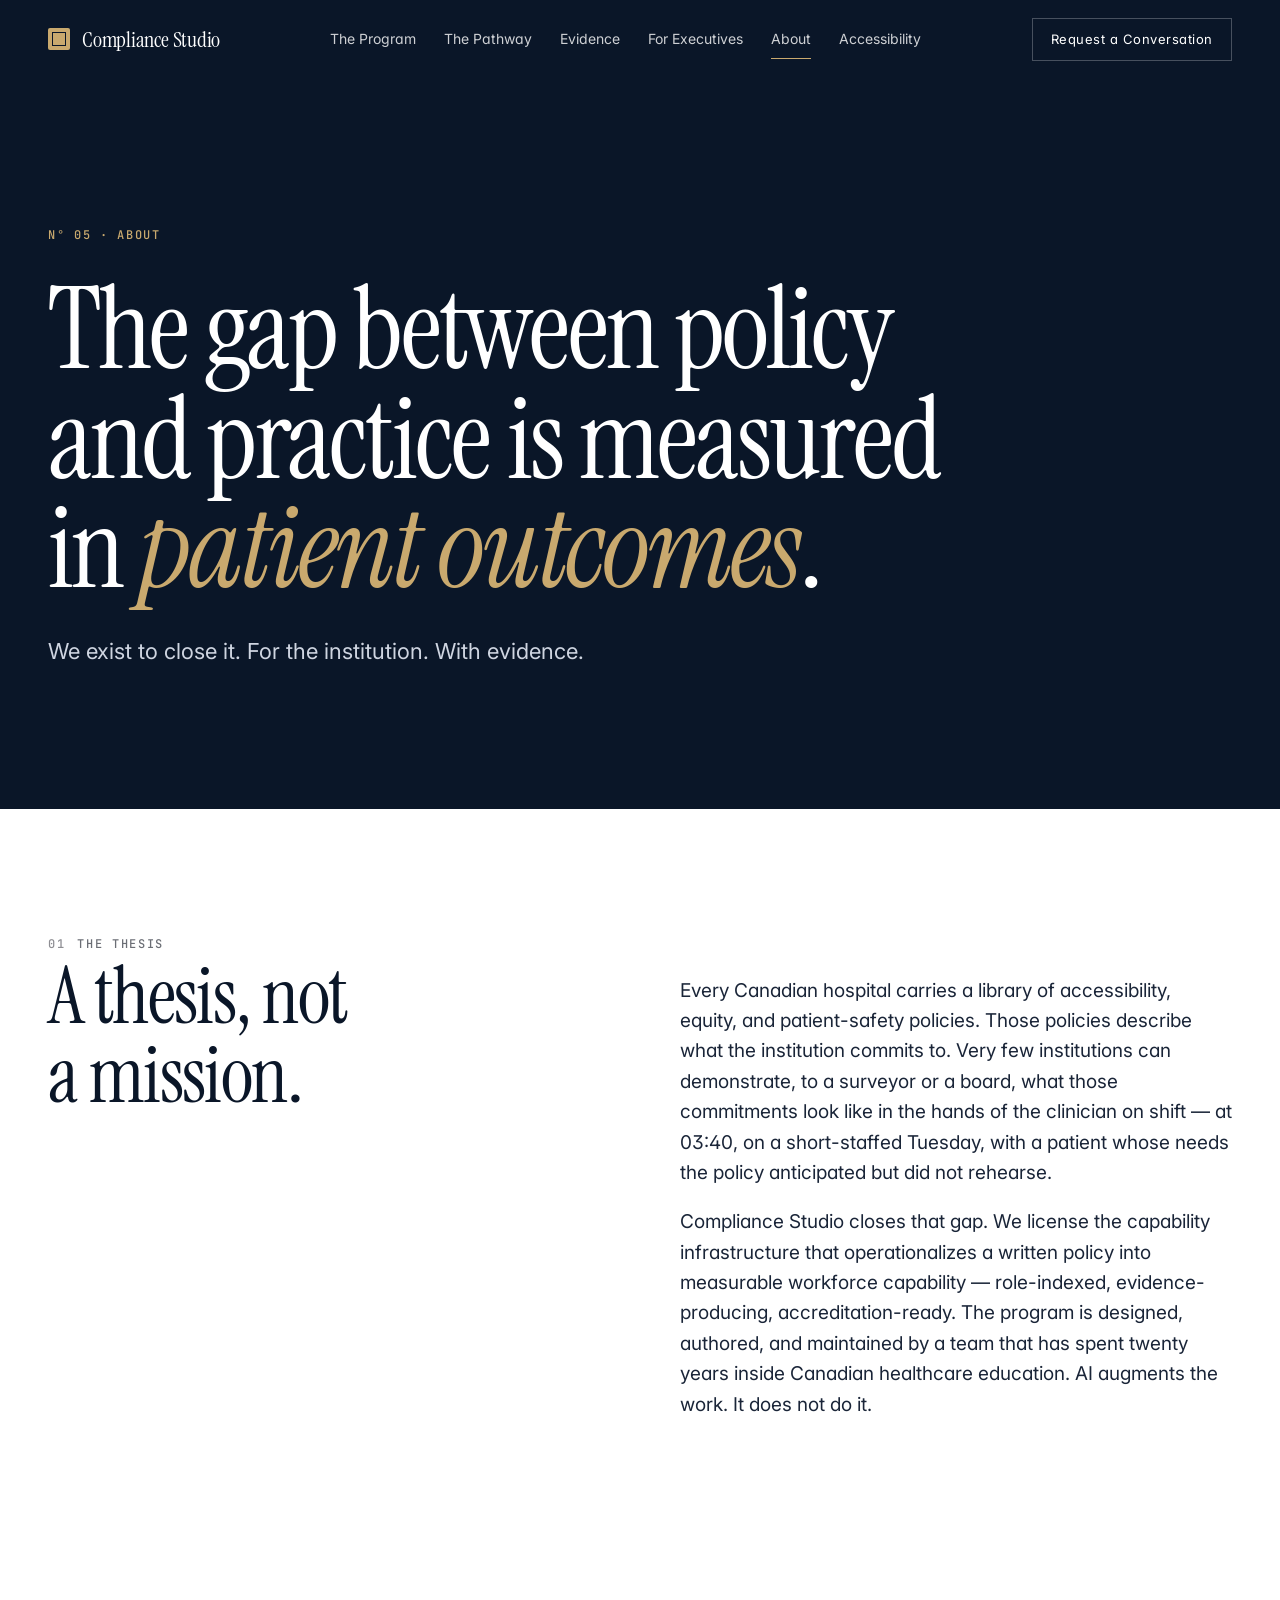
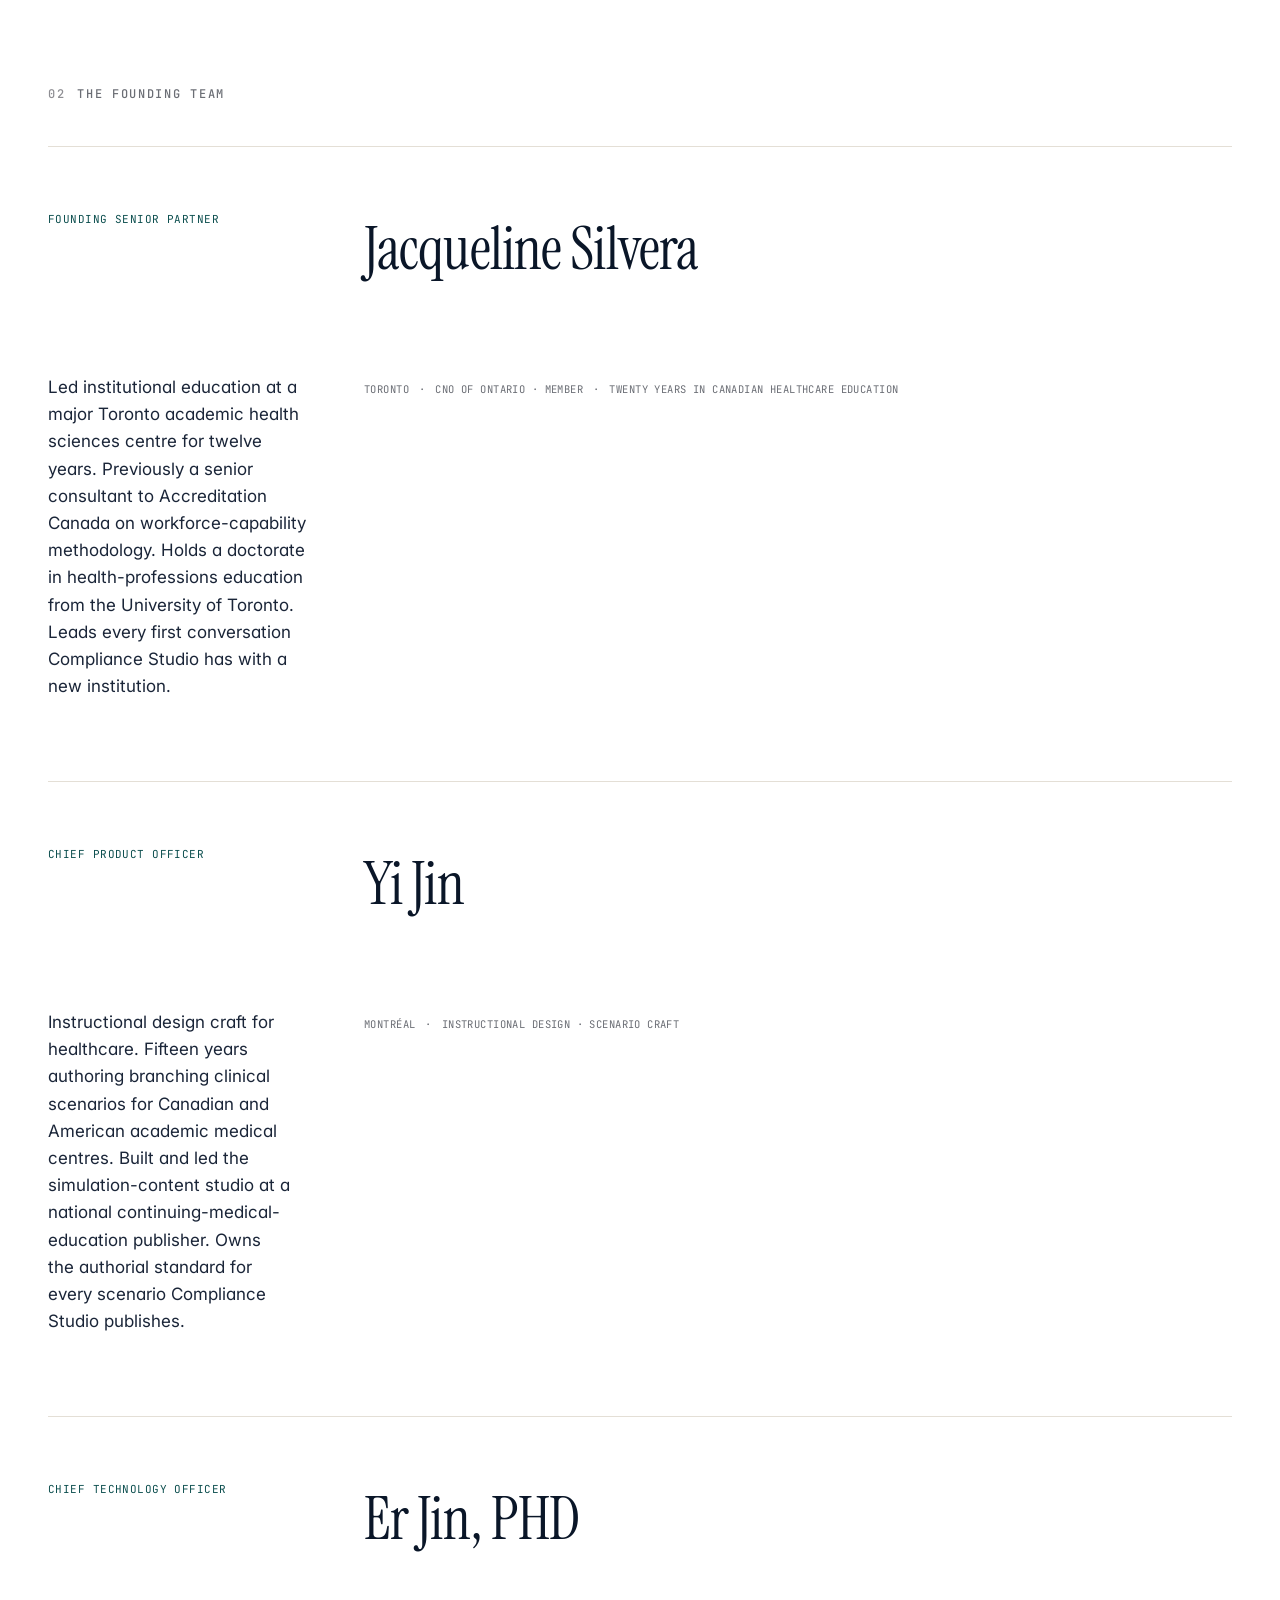
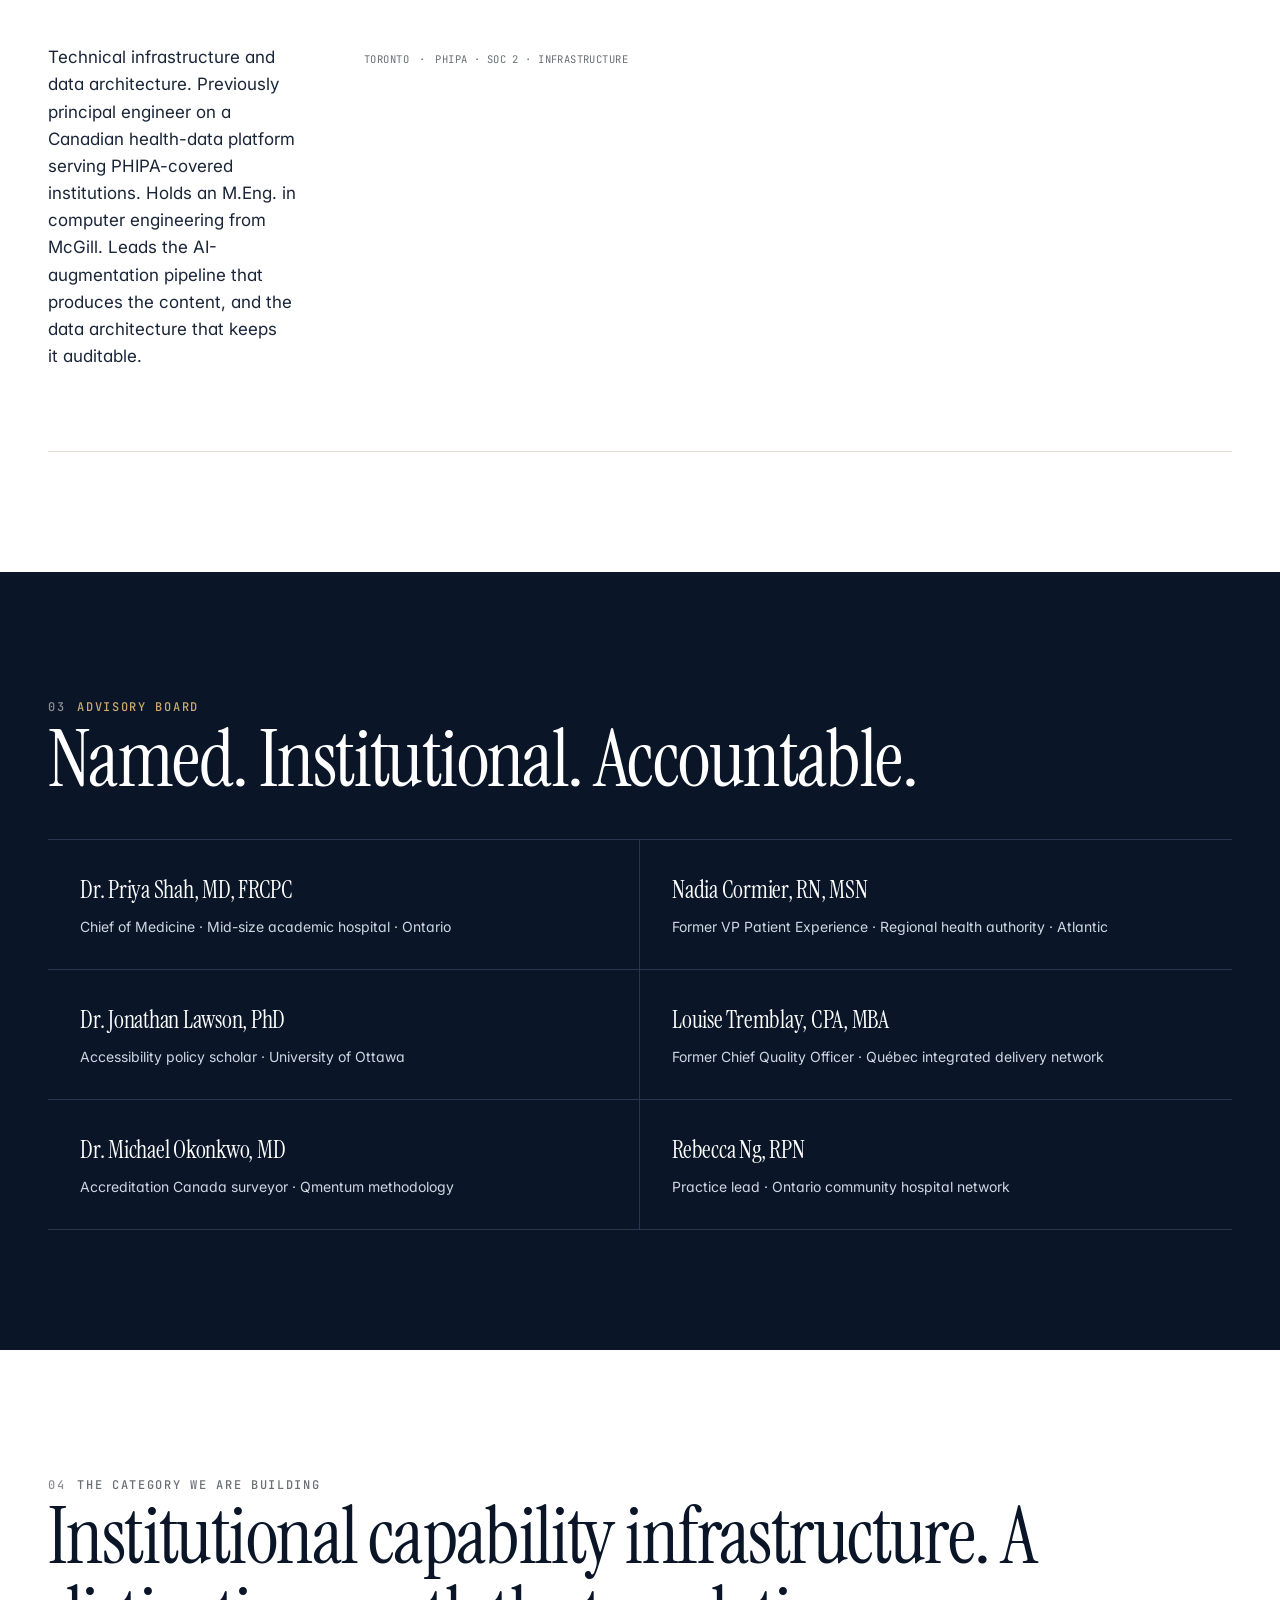
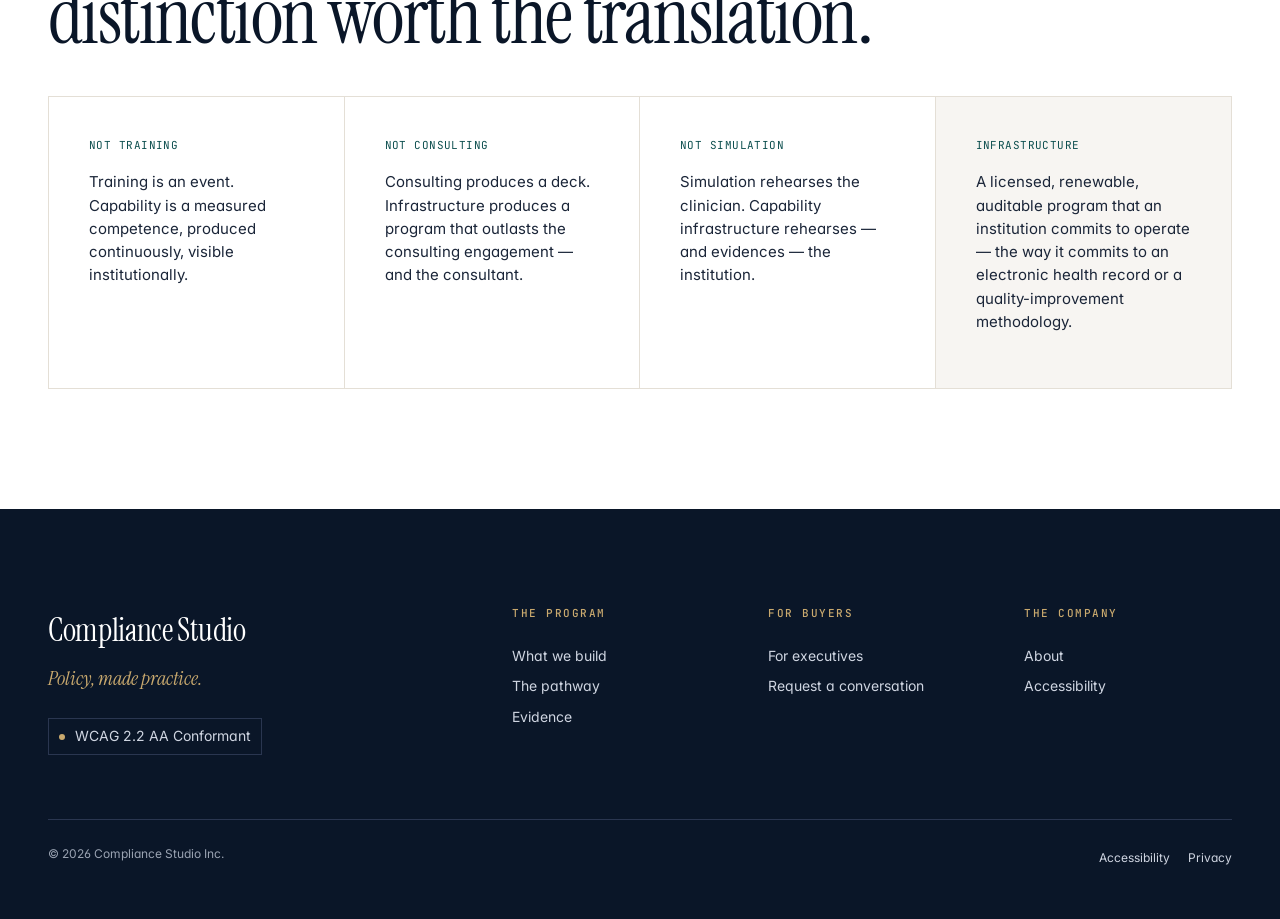
==== about.html @ 4a889935 "Initial commit: Compliance Studio landing page" ====
<!doctype html>
<html lang="en">
<head>
<meta charset="utf-8" />
<meta name="viewport" content="width=device-width,initial-scale=1" />
<title>About — Compliance Studio</title>
<link rel="preconnect" href="https://fonts.googleapis.com" />
<link rel="preconnect" href="https://fonts.gstatic.com" crossorigin />
<link href="https://fonts.googleapis.com/css2?family=Instrument+Serif:ital@0;1&family=Inter:wght@300;400;500;600&family=JetBrains+Mono:wght@400;500&family=Fraunces:opsz,wght@9..144,400;9..144,500&family=Source+Serif+4:opsz,wght@8..60,400;8..60,500&family=Libre+Caslon+Display&display=swap" rel="stylesheet" />
<link rel="stylesheet" href="assets/site.css" />
</head>
<body>

<nav class="nav" aria-label="Primary">
  <a href="index.html" class="nav-brand"><span class="nav-mark"></span>Compliance Studio</a>
  <div class="nav-links">
    <a href="program.html">The Program</a>
    <a href="pathway.html">The Pathway</a>
    <a href="evidence.html">Evidence</a>
    <a href="executives.html">For Executives</a>
    <a href="about.html" class="active">About</a>
    <a href="accessibility.html">Accessibility</a>
  </div>
  <a href="contact.html" class="nav-cta">Request a Conversation</a>
</nav>

<section class="page-hero">
  <div class="container">
    <span class="eyebrow">N° 05 · About</span>
    <h1 class="display-xl" style="margin-top:28px;max-width:18ch;color:#fff">The gap between policy and practice is measured in <em style="color:var(--gold);font-style:italic">patient outcomes</em>.</h1>
    <p class="lede" style="margin-top:32px">We exist to close it. For the institution. With evidence.</p>
  </div>
</section>

<!-- THESIS -->
<section class="bg-paper">
  <div class="container">
    <div class="section-head"><span class="eyebrow num" data-num="01">The thesis</span></div>
    <div class="grid-2" style="align-items:start;gap:80px">
      <h2 class="display-l reveal" style="max-width:16ch;text-wrap:balance">A thesis, not a mission.</h2>
      <div class="reveal">
        <p class="body-large">Every Canadian hospital carries a library of accessibility, equity, and patient-safety policies. Those policies describe what the institution commits to. Very few institutions can demonstrate, to a surveyor or a board, what those commitments look like in the hands of the clinician on shift — at 03:40, on a short-staffed Tuesday, with a patient whose needs the policy anticipated but did not rehearse.</p>
        <p class="body-large">Compliance Studio closes that gap. We license the capability infrastructure that operationalizes a written policy into measurable workforce capability — role-indexed, evidence-producing, accreditation-ready. The program is designed, authored, and maintained by a team that has spent twenty years inside Canadian healthcare education. AI augments the work. It does not do it.</p>
      </div>
    </div>
  </div>
</section>

<!-- TEAM -->
<section class="bg-paper2">
  <div class="container">
    <div class="section-head"><span class="eyebrow num" data-num="02">The founding team</span></div>
    <div class="team">
      <article class="founder reveal">
        <div class="founder-mono mono">Founding Senior Partner</div>
        <h3 class="display-m">Jacqueline Silvera</h3>
        <p>Led institutional education at a major Toronto academic health sciences centre for twelve years. Previously a senior consultant to Accreditation Canada on workforce-capability methodology. Holds a doctorate in health-professions education from the University of Toronto. Leads every first conversation Compliance Studio has with a new institution.</p>
        <div class="founder-meta mono">
          <span>Toronto</span><span>·</span><span>CNO of Ontario · member</span><span>·</span><span>Twenty years in Canadian healthcare education</span>
        </div>
      </article>
      <article class="founder reveal">
        <div class="founder-mono mono">Chief Product Officer</div>
        <h3 class="display-m">Yi Jin</h3>
        <p>Instructional design craft for healthcare. Fifteen years authoring branching clinical scenarios for Canadian and American academic medical centres. Built and led the simulation-content studio at a national continuing-medical-education publisher. Owns the authorial standard for every scenario Compliance Studio publishes.</p>
        <div class="founder-meta mono">
          <span>Montréal</span><span>·</span><span>Instructional design · scenario craft</span>
        </div>
      </article>
      <article class="founder reveal">
        <div class="founder-mono mono">Chief Technology Officer</div>
        <h3 class="display-m">Er Jin, PHD</h3>
        <p>Technical infrastructure and data architecture. Previously principal engineer on a Canadian health-data platform serving PHIPA-covered institutions. Holds an M.Eng. in computer engineering from McGill. Leads the AI-augmentation pipeline that produces the content, and the data architecture that keeps it auditable.</p>
        <div class="founder-meta mono">
          <span>Toronto</span><span>·</span><span>PHIPA · SOC 2 · infrastructure</span>
        </div>
      </article>
    </div>
  </div>
</section>

<!-- ADVISORY -->
<section class="dark">
  <div class="container">
    <div class="section-head"><span class="eyebrow num" data-num="03">Advisory board</span></div>
    <h2 class="display-l head-limit" style="color:#fff">Named. Institutional. Accountable.</h2>
    <div class="advisory">
      <div class="advisor"><div class="serif advisor-name">Dr. Priya Shah, MD, FRCPC</div><div>Chief of Medicine · Mid-size academic hospital · Ontario</div></div>
      <div class="advisor"><div class="serif advisor-name">Nadia Cormier, RN, MSN</div><div>Former VP Patient Experience · Regional health authority · Atlantic</div></div>
      <div class="advisor"><div class="serif advisor-name">Dr. Jonathan Lawson, PhD</div><div>Accessibility policy scholar · University of Ottawa</div></div>
      <div class="advisor"><div class="serif advisor-name">Louise Tremblay, CPA, MBA</div><div>Former Chief Quality Officer · Québec integrated delivery network</div></div>
      <div class="advisor"><div class="serif advisor-name">Dr. Michael Okonkwo, MD</div><div>Accreditation Canada surveyor · Qmentum methodology</div></div>
      <div class="advisor"><div class="serif advisor-name">Rebecca Ng, RPN</div><div>Practice lead · Ontario community hospital network</div></div>
    </div>
  </div>
</section>

<!-- CATEGORY -->
<section class="bg-paper">
  <div class="container">
    <div class="section-head"><span class="eyebrow num" data-num="04">The category we are building</span></div>
    <h2 class="display-l head-limit reveal">Institutional capability infrastructure. A distinction worth the translation.</h2>
    <div class="category-grid reveal">
      <div class="category-cell">
        <div class="mono" style="color:var(--accent)">Not training</div>
        <p>Training is an event. Capability is a measured competence, produced continuously, visible institutionally.</p>
      </div>
      <div class="category-cell">
        <div class="mono" style="color:var(--accent)">Not consulting</div>
        <p>Consulting produces a deck. Infrastructure produces a program that outlasts the consulting engagement — and the consultant.</p>
      </div>
      <div class="category-cell">
        <div class="mono" style="color:var(--accent)">Not simulation</div>
        <p>Simulation rehearses the clinician. Capability infrastructure rehearses — and evidences — the institution.</p>
      </div>
      <div class="category-cell">
        <div class="mono" style="color:var(--accent)">Infrastructure</div>
        <p>A licensed, renewable, auditable program that an institution commits to operate — the way it commits to an electronic health record or a quality-improvement methodology.</p>
      </div>
    </div>
  </div>
</section>

<footer class="footer">
  <div class="container">
    <div class="row">
      <div><div class="footer-brand">Compliance Studio</div><div class="footer-tag">Policy, made practice.</div><div style="margin-top:24px" class="wcag-badge"><span class="dot"></span>WCAG 2.2 AA Conformant</div></div>
      <div><h4>The Program</h4><a href="program.html">What we build</a><a href="pathway.html">The pathway</a><a href="evidence.html">Evidence</a></div>
      <div><h4>For Buyers</h4><a href="executives.html">For executives</a><a href="contact.html">Request a conversation</a></div>
      <div><h4>The Company</h4><a href="about.html">About</a><a href="accessibility.html">Accessibility</a></div>
    </div>
    <div class="footer-legal"><div>© 2026 Compliance Studio Inc.</div><div><a href="accessibility.html" style="display:inline-block;margin-right:18px">Accessibility</a><a href="#" style="display:inline-block">Privacy</a></div></div>
  </div>
</footer>

<style>
.team { border-top: 1px solid var(--rule-light); margin-top: 40px; }
.founder { padding: 64px 0; border-bottom: 1px solid var(--rule-light); display: grid; grid-template-columns: 260px 1fr; gap: 56px; align-items: start; }
.founder-mono { color: var(--accent); font-size: 11px; }
.founder h3 { margin: 8px 0 20px; max-width: 22ch; }
.founder p { font-size: 17px; line-height: 1.6; color: var(--ink-2); max-width: 60ch; text-wrap: pretty; }
.founder-meta { margin-top: 24px; display: flex; gap: 10px; flex-wrap: wrap; color: var(--muted-2); font-size: 10.5px; }

.advisory { display: grid; grid-template-columns: 1fr 1fr; gap: 0; border-top: 1px solid var(--rule); margin-top: 40px; }
.advisor { padding: 32px; border-bottom: 1px solid var(--rule); border-right: 1px solid var(--rule); color: #cfd5e1; font-size: 14px; line-height: 1.5; }
.advisor:nth-child(2n) { border-right: 0; }
.advisor-name { color: #fff; font-size: 24px; letter-spacing: -0.01em; margin-bottom: 8px; }

.category-grid { display: grid; grid-template-columns: 1fr 1fr 1fr 1fr; gap: 0; border: 1px solid var(--rule-light); margin-top: 40px; }
.category-cell { padding: 40px; border-right: 1px solid var(--rule-light); }
.category-cell:last-child { border-right: 0; background: var(--paper-2); }
.category-cell .mono { display: block; margin-bottom: 16px; font-size: 11px; }
.category-cell p { font-size: 15px; line-height: 1.55; color: var(--ink-2); }

@media (max-width: 980px) {
  .founder { grid-template-columns: 1fr; gap: 16px; }
  .advisory { grid-template-columns: 1fr; }
  .advisor { border-right: 0; }
  .category-grid { grid-template-columns: 1fr; }
  .category-cell { border-right: 0; border-bottom: 1px solid var(--rule-light); }
}
</style>
<script src="assets/site.js"></script>
</body>
</html>
---- assets/site.css ----
/* Compliance Studio — shared styles */

:root {
  --navy: #0A1628;
  --navy-2: #0E1B30;
  --navy-3: #152238;
  --ink: #0A1628;
  --ink-2: #1a2538;
  --paper: #FFFFFF;
  --paper-2: #F7F5F2;
  --paper-3: #EFEBE4;
  --rule: #2a3650;
  --rule-light: #E4DFD6;
  --muted: #8E8E93;
  --muted-2: #6b6e75;
  --muted-on-dark: #9aa3b2;
  --accent: #0D4F4F;
  --accent-2: #0f6363;
  --gold: #C9A96E;
  --gold-soft: #b8955c;

  --serif: 'Instrument Serif', 'Times New Roman', Georgia, serif;
  --sans: 'Inter', -apple-system, BlinkMacSystemFont, 'Segoe UI', sans-serif;
  --mono: 'JetBrains Mono', ui-monospace, 'SF Mono', Menlo, monospace;

  --max: 1360px;
  --gutter: 48px;
}

* { box-sizing: border-box; }
html, body { margin: 0; padding: 0; }
html { scroll-behavior: smooth; }

body {
  font-family: var(--sans);
  font-size: 17px;
  line-height: 1.6;
  color: var(--ink);
  background: var(--paper);
  -webkit-font-smoothing: antialiased;
  text-rendering: optimizeLegibility;
  font-feature-settings: "ss01", "cv11";
}

img { max-width: 100%; display: block; }
a { color: inherit; text-decoration: none; }
button { font-family: inherit; cursor: pointer; border: 0; background: none; padding: 0; color: inherit; }

.container { max-width: var(--max); margin: 0 auto; padding: 0 var(--gutter); }

/* Type */
.serif { font-family: var(--serif); font-weight: 400; letter-spacing: -0.01em; }
.mono { font-family: var(--mono); font-size: 0.78em; letter-spacing: 0.04em; text-transform: uppercase; }

h1, h2, h3, h4 { margin: 0; font-weight: 400; }
.display-xl { font-family: var(--serif); font-size: clamp(56px, 9vw, 148px); line-height: 0.95; letter-spacing: -0.025em; }
.display-l { font-family: var(--serif); font-size: clamp(44px, 6.2vw, 96px); line-height: 1.0; letter-spacing: -0.02em; }
.display-m { font-family: var(--serif); font-size: clamp(36px, 4.6vw, 68px); line-height: 1.05; letter-spacing: -0.015em; }
.display-s { font-family: var(--serif); font-size: clamp(28px, 3.2vw, 44px); line-height: 1.1; letter-spacing: -0.01em; }

.eyebrow {
  font-family: var(--mono);
  font-size: 12px;
  letter-spacing: 0.14em;
  text-transform: uppercase;
  color: var(--muted-2);
  font-weight: 500;
}
.eyebrow.on-dark { color: var(--gold); }
.eyebrow.num::before {
  content: attr(data-num);
  margin-right: 12px;
  color: var(--muted);
}

.lede {
  font-size: 22px;
  line-height: 1.45;
  color: var(--ink-2);
  text-wrap: pretty;
  max-width: 62ch;
}
.body-large { font-size: 19px; line-height: 1.6; color: var(--ink-2); text-wrap: pretty; max-width: 62ch; }

/* Dark section */
.dark {
  background: var(--navy);
  color: #EFE9DE;
}
.dark .lede { color: #cfd5e1; }
.dark .body-large { color: #cfd5e1; }
.dark .eyebrow { color: var(--gold); }
.dark hr { border-color: var(--rule); }

/* Top nav */
.nav {
  position: fixed; top: 0; left: 0; right: 0;
  z-index: 50;
  padding: 18px var(--gutter);
  display: flex; align-items: center; justify-content: space-between;
  transition: background 240ms ease, border-color 240ms ease, padding 240ms ease;
  border-bottom: 1px solid transparent;
}
.nav.scrolled {
  background: rgba(10, 22, 40, 0.86);
  backdrop-filter: saturate(140%) blur(10px);
  -webkit-backdrop-filter: saturate(140%) blur(10px);
  border-bottom-color: rgba(255,255,255,0.08);
  padding-top: 14px; padding-bottom: 14px;
}
.nav.on-light.scrolled {
  background: rgba(255,255,255,0.92);
  border-bottom-color: var(--rule-light);
}
.nav-brand { display: flex; align-items: center; gap: 12px; color: #fff; font-family: var(--serif); font-size: 22px; letter-spacing: -0.01em; }
.nav.on-light .nav-brand { color: var(--ink); }
.nav-mark {
  width: 22px; height: 22px; border-radius: 2px;
  background: var(--gold);
  position: relative;
}
.nav-mark::after {
  content: ''; position: absolute; inset: 4px;
  border: 1.5px solid var(--navy);
}
.nav-links { display: flex; gap: 28px; font-size: 14px; color: rgba(255,255,255,0.8); }
.nav.on-light .nav-links { color: var(--ink-2); }
.nav-links a { position: relative; padding: 6px 0; }
.nav-links a:hover { color: #fff; }
.nav.on-light .nav-links a:hover { color: var(--ink); }
.nav-links a.active::after {
  content: ''; position: absolute; left: 0; right: 0; bottom: -2px; height: 1px; background: var(--gold);
}
.nav-cta {
  font-size: 13px; letter-spacing: 0.04em;
  padding: 10px 18px;
  border: 1px solid rgba(255,255,255,0.25);
  color: #fff;
  transition: background 160ms, border-color 160ms;
}
.nav.on-light .nav-cta { border-color: var(--ink); color: var(--ink); }
.nav-cta:hover { background: rgba(255,255,255,0.08); }
.nav.on-light .nav-cta:hover { background: var(--ink); color: #fff; }

/* Buttons */
.btn {
  display: inline-flex; align-items: center; gap: 14px;
  padding: 18px 26px;
  font-size: 15px; font-weight: 500; letter-spacing: 0.01em;
  border: 1px solid transparent;
  transition: all 180ms ease;
  cursor: pointer;
}
.btn .arrow { width: 18px; height: 1px; background: currentColor; position: relative; transition: width 180ms; }
.btn .arrow::after { content: ''; position: absolute; right: 0; top: -3px; width: 7px; height: 7px; border-top: 1px solid currentColor; border-right: 1px solid currentColor; transform: rotate(45deg); }
.btn:hover .arrow { width: 28px; }

.btn-primary { background: var(--gold); color: var(--navy); }
.btn-primary:hover { background: #d4b87a; }
.btn-ghost { border-color: rgba(255,255,255,0.25); color: #fff; }
.btn-ghost:hover { background: rgba(255,255,255,0.06); border-color: rgba(255,255,255,0.45); }
.btn-ink { border-color: var(--ink); color: var(--ink); }
.btn-ink:hover { background: var(--ink); color: #fff; }

/* Sections */
section { padding: 120px 0; position: relative; }
section.tight { padding: 80px 0; }
section.loose { padding: 160px 0; }

.hr { height: 1px; background: var(--rule-light); border: 0; margin: 0; }
.dark .hr { background: var(--rule); }

/* Grid helpers */
.grid-2 { display: grid; grid-template-columns: 1fr 1fr; gap: 80px; }
.grid-3 { display: grid; grid-template-columns: repeat(3, 1fr); gap: 40px; }
.grid-4 { display: grid; grid-template-columns: repeat(4, 1fr); gap: 32px; }
.grid-12 { display: grid; grid-template-columns: repeat(12, 1fr); gap: 24px; }

/* Fade-in on scroll */
.reveal { opacity: 0; transform: translateY(12px); transition: opacity 600ms ease, transform 600ms ease; }
.reveal.in { opacity: 1; transform: none; }

/* Footer */
.footer {
  background: var(--navy);
  color: #cfd5e1;
  padding: 96px 0 48px;
  font-size: 14px;
}
.footer .row { display: grid; grid-template-columns: 2fr 1fr 1fr 1fr; gap: 48px; align-items: start; }
.footer h4 { font-family: var(--mono); font-size: 11px; letter-spacing: 0.14em; text-transform: uppercase; color: var(--gold); margin-bottom: 18px; font-weight: 500; }
.footer a { color: #cfd5e1; display: block; padding: 4px 0; }
.footer a:hover { color: #fff; }
.footer-brand { font-family: var(--serif); font-size: 32px; color: #fff; letter-spacing: -0.01em; }
.footer-tag { margin-top: 6px; color: var(--gold); font-family: var(--serif); font-size: 20px; font-style: italic; }
.footer-legal {
  margin-top: 64px; padding-top: 24px; border-top: 1px solid var(--rule);
  display: flex; justify-content: space-between; gap: 24px; flex-wrap: wrap;
  font-size: 12px; color: var(--muted-on-dark);
}
.wcag-badge { display: inline-flex; align-items: center; gap: 10px; padding: 6px 10px; border: 1px solid var(--rule); color: #cfd5e1; }
.wcag-badge .dot { width: 6px; height: 6px; border-radius: 50%; background: var(--gold); }

/* Rules with labels */
.label-row {
  display: flex; align-items: center; gap: 18px;
  padding: 14px 0;
  border-top: 1px solid var(--rule-light);
  font-family: var(--mono); font-size: 11px; letter-spacing: 0.14em; text-transform: uppercase; color: var(--muted-2);
}
.dark .label-row { border-top-color: var(--rule); color: var(--muted-on-dark); }

/* Image card */
.img-frame {
  position: relative;
  overflow: hidden;
  background: var(--navy-3);
}
.img-frame img {
  width: 100%; height: 100%; object-fit: cover;
  filter: saturate(0.78) contrast(1.05) brightness(0.92);
  transition: transform 900ms ease;
}
.img-frame:hover img { transform: scale(1.02); }
.img-caption {
  position: absolute; left: 16px; bottom: 14px;
  font-family: var(--mono); font-size: 10px; letter-spacing: 0.16em; text-transform: uppercase;
  color: rgba(255,255,255,0.85);
  background: rgba(10,22,40,0.55); backdrop-filter: blur(6px);
  padding: 6px 10px;
}

/* Num dot */
.num-dot {
  font-family: var(--mono); font-size: 11px; letter-spacing: 0.14em; color: var(--gold);
}

/* Page header block (non-home hero) */
.page-hero {
  background: var(--navy);
  color: #EFE9DE;
  padding: 220px 0 120px;
  position: relative;
  overflow: hidden;
}
.page-hero .eyebrow { color: var(--gold); }
.page-hero h1 { margin-top: 28px; max-width: 22ch; text-wrap: balance; }
.page-hero p.lede { margin-top: 28px; color: #cfd5e1; max-width: 60ch; }

/* Stat */
.stat-num {
  font-family: var(--serif);
  font-size: clamp(72px, 9vw, 140px);
  line-height: 0.9;
  letter-spacing: -0.03em;
  color: var(--gold);
}
.stat-label {
  font-family: var(--mono); font-size: 11px; letter-spacing: 0.14em; text-transform: uppercase;
  color: var(--muted-on-dark);
  margin-top: 16px;
}
.stat-body {
  margin-top: 14px; color: #cfd5e1; font-size: 16px; line-height: 1.55;
  max-width: 34ch;
}

/* "Chip" */
.chip {
  display: inline-flex; align-items: center; gap: 8px;
  padding: 6px 10px; border: 1px solid var(--rule-light);
  font-family: var(--mono); font-size: 10.5px; letter-spacing: 0.14em; text-transform: uppercase;
  color: var(--muted-2);
}
.dark .chip { border-color: var(--rule); color: var(--muted-on-dark); }

/* Product mock */
.mock {
  background: #0b1424; border: 1px solid var(--rule);
  color: #d9deea;
  padding: 28px;
}
.mock-header {
  display: flex; justify-content: space-between; align-items: center;
  padding-bottom: 16px; border-bottom: 1px solid var(--rule);
  font-family: var(--mono); font-size: 10.5px; letter-spacing: 0.14em; text-transform: uppercase; color: var(--muted-on-dark);
}
.mock-title { font-family: var(--serif); font-size: 32px; color: #fff; letter-spacing: -0.01em; margin: 22px 0 14px; }
.mock-body { font-size: 15px; line-height: 1.5; color: #b7bfd0; }
.mock-choice {
  display: grid; grid-template-columns: auto 1fr auto; gap: 14px;
  padding: 14px 0; border-top: 1px solid var(--rule); align-items: center;
  font-size: 14px; color: #d9deea;
}
.mock-choice .letter { font-family: var(--mono); color: var(--gold); font-size: 12px; }
.mock-choice .meta { font-family: var(--mono); font-size: 10px; color: var(--muted-on-dark); letter-spacing: 0.14em; text-transform: uppercase; }

/* Striped placeholder (for diagrams) */
.striped {
  background-image: repeating-linear-gradient(
    -45deg,
    rgba(201,169,110,0.12) 0, rgba(201,169,110,0.12) 1px,
    transparent 1px, transparent 9px
  );
  border: 1px solid var(--rule);
}

/* Responsive */
@media (max-width: 980px) {
  :root { --gutter: 24px; }
  .grid-2 { grid-template-columns: 1fr; gap: 48px; }
  .grid-3 { grid-template-columns: 1fr; }
  .grid-4 { grid-template-columns: 1fr 1fr; }
  .grid-12 { grid-template-columns: repeat(6, 1fr); }
  section { padding: 80px 0; }
  .page-hero { padding: 160px 0 80px; }
  .footer .row { grid-template-columns: 1fr 1fr; }
  .nav-links { display: none; }
}
@media (max-width: 560px) {
  .grid-4 { grid-template-columns: 1fr; }
}

/* Reduced motion */
@media (prefers-reduced-motion: reduce) {
  .reveal { opacity: 1; transform: none; transition: none; }
  html { scroll-behavior: auto; }
  .img-frame img { transition: none; }
}

/* Tweak panel */
.tweaks {
  position: fixed; bottom: 20px; right: 20px; z-index: 100;
  background: #0b1424; color: #e8ecf3;
  border: 1px solid var(--rule);
  padding: 18px;
  font-family: var(--mono); font-size: 11px; letter-spacing: 0.1em;
  min-width: 260px;
  display: none;
}
.tweaks.on { display: block; }
.tweaks h5 { margin: 0 0 12px; color: var(--gold); font-family: var(--mono); font-size: 10px; letter-spacing: 0.16em; text-transform: uppercase; font-weight: 500; }
.tweaks .tweak-group { margin-bottom: 14px; }
.tweaks .tweak-group:last-child { margin-bottom: 0; }
.tweaks label { display: block; color: var(--muted-on-dark); margin-bottom: 8px; font-size: 10px; text-transform: uppercase; letter-spacing: 0.14em; }
.tweaks .swatches { display: flex; gap: 8px; }
.tweaks .swatch {
  width: 26px; height: 26px; border: 1px solid var(--rule); cursor: pointer; position: relative;
}
.tweaks .swatch.active { outline: 1px solid var(--gold); outline-offset: 2px; }
.tweaks .opts { display: flex; flex-wrap: wrap; gap: 6px; }
.tweaks .opt {
  padding: 6px 9px; border: 1px solid var(--rule); color: #d9deea;
  font-family: var(--mono); font-size: 10px; cursor: pointer;
  letter-spacing: 0.1em;
}
.tweaks .opt.active { background: var(--gold); color: var(--navy); border-color: var(--gold); }
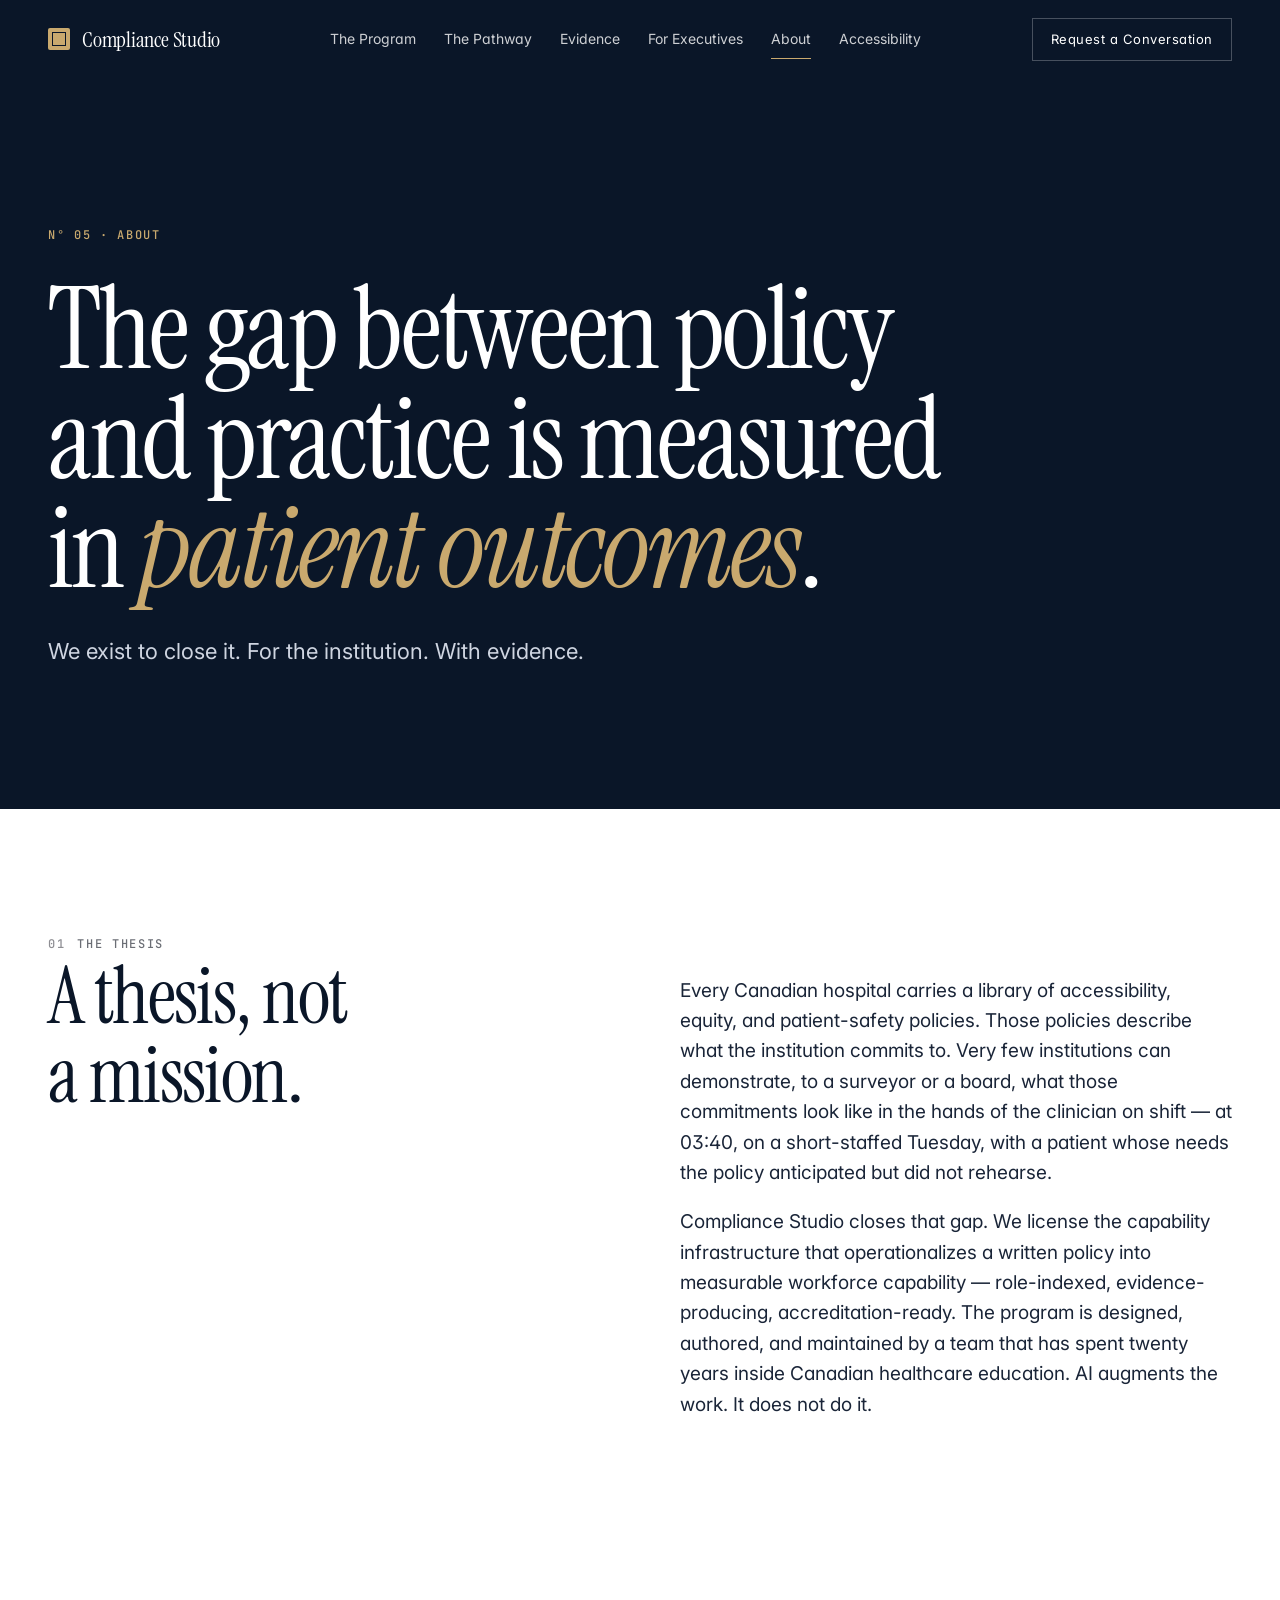
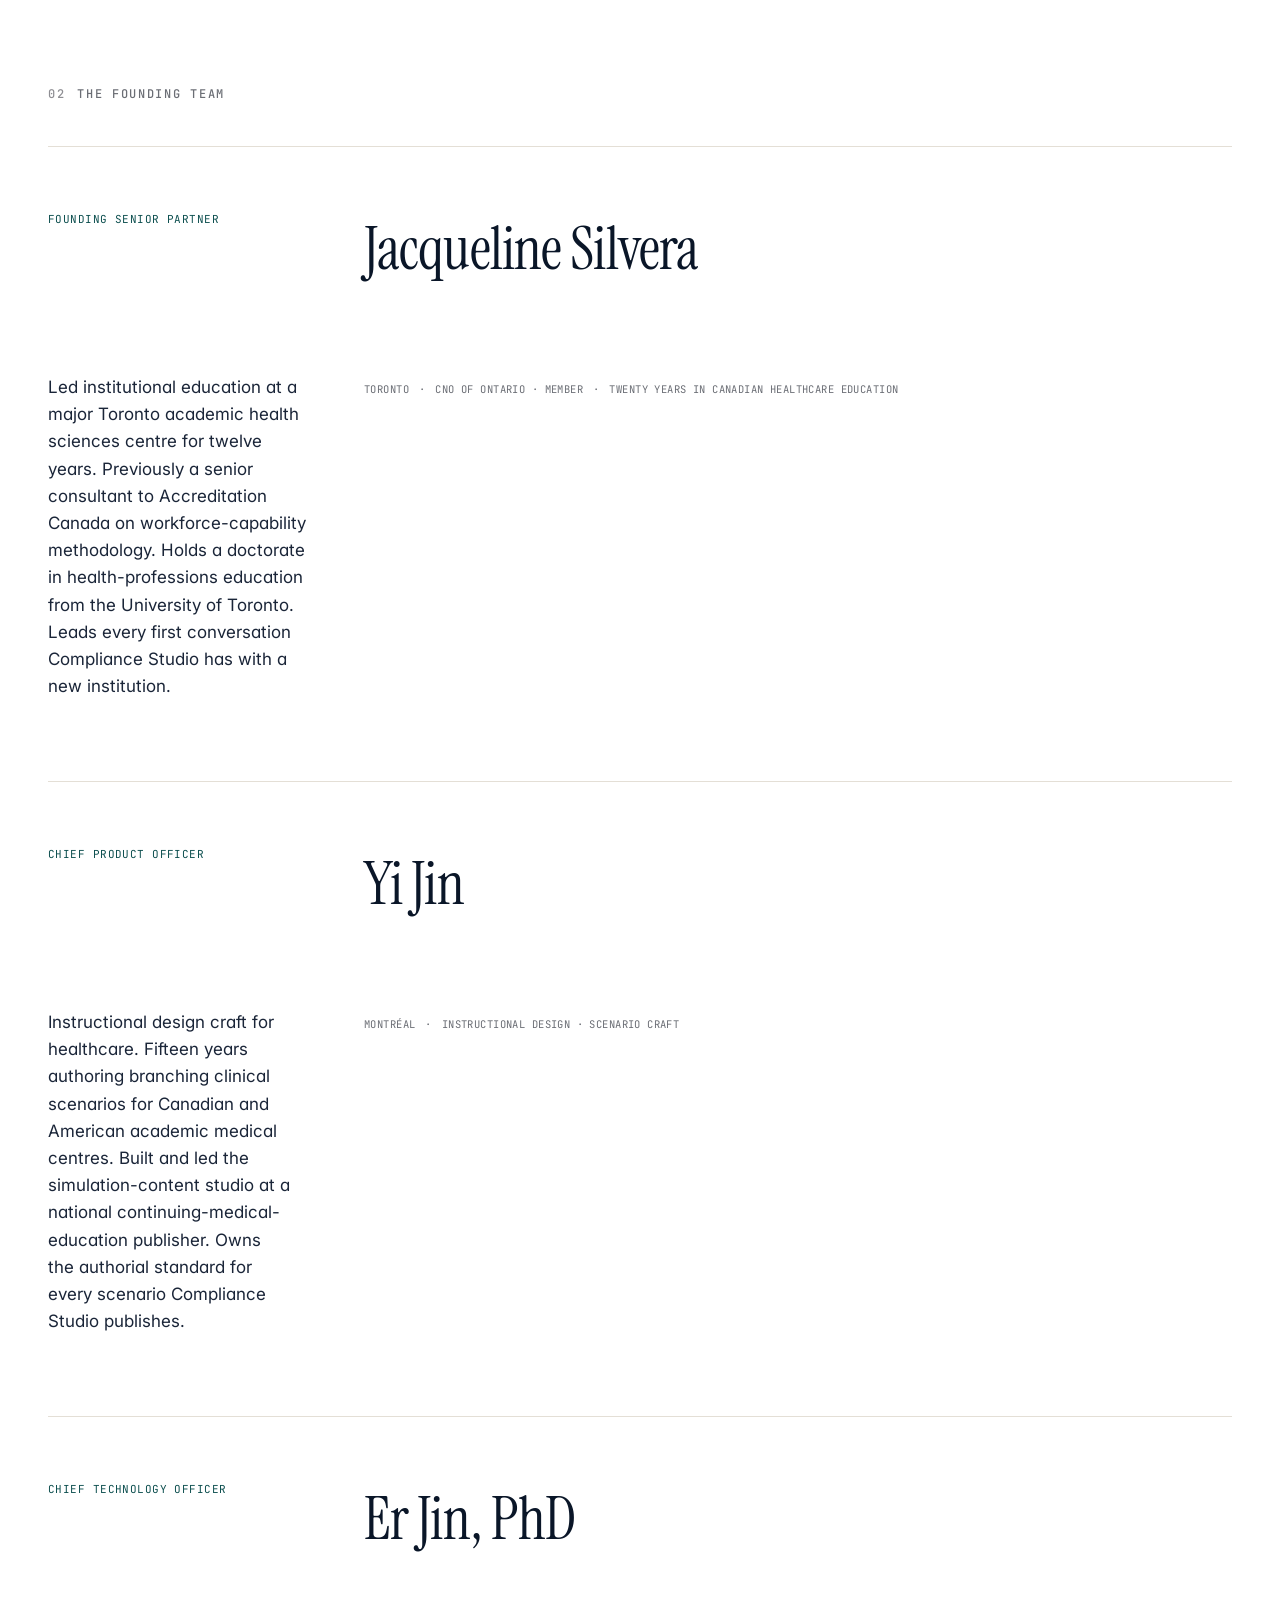
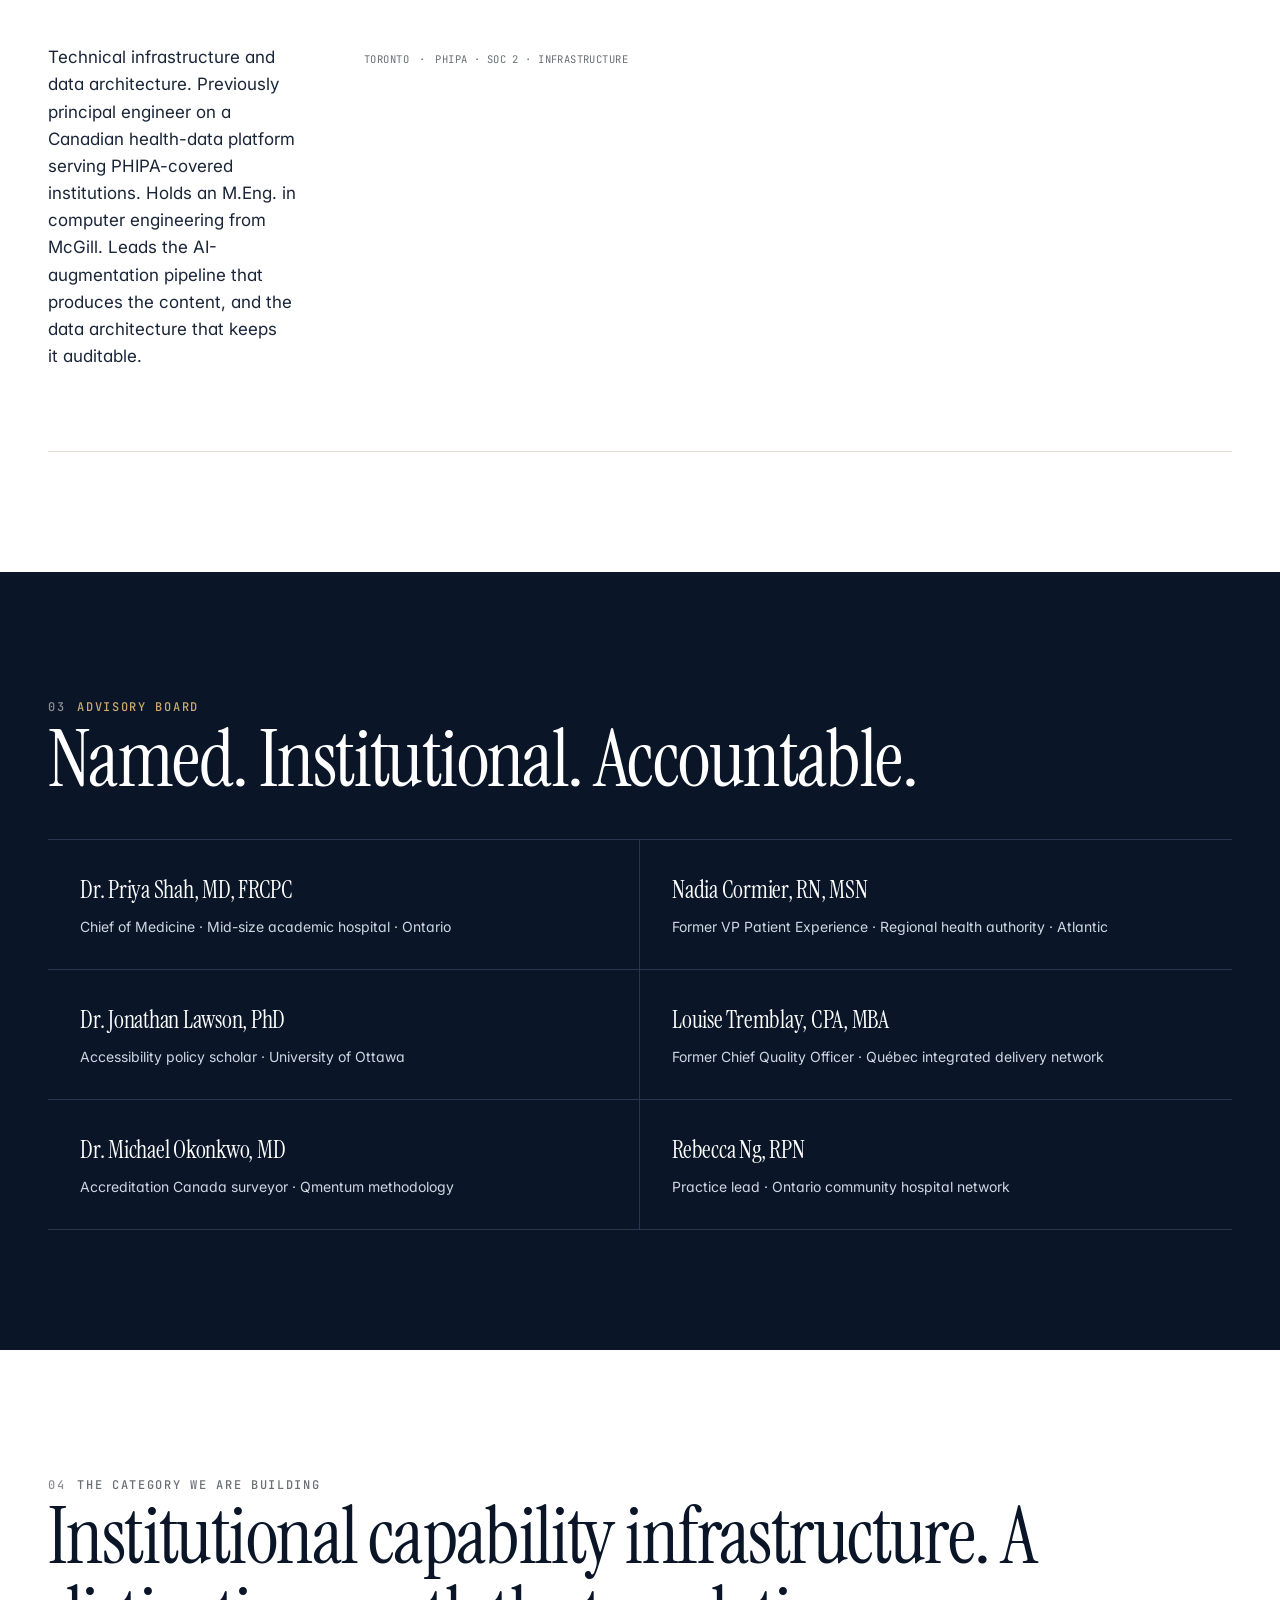
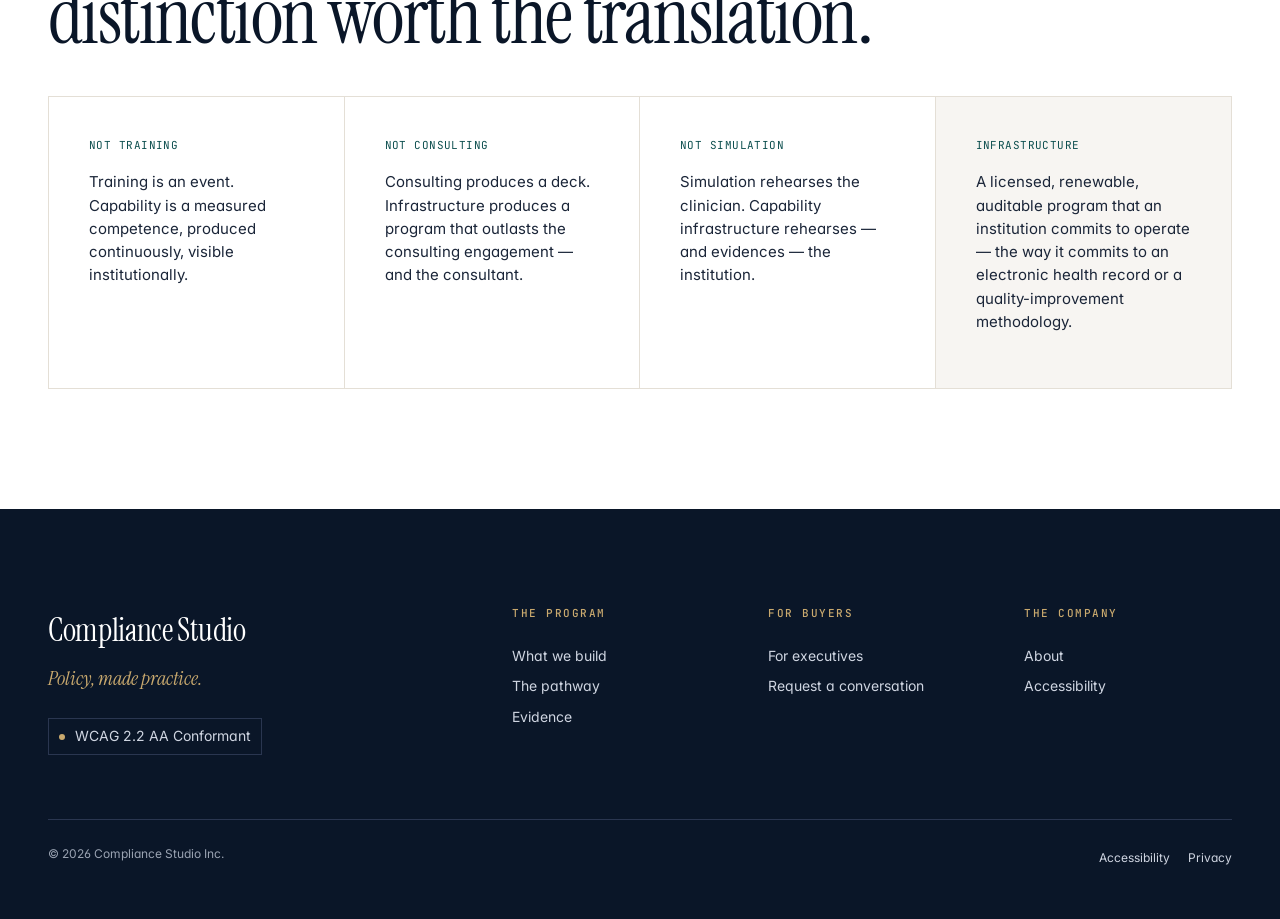
==== commit b4bad6d7: "Fix typos: PHD → PhD, pre/post → pre- and post-" ====
--- a/about.html
+++ b/about.html
@@ -22,6 +22,9 @@
     <a href="accessibility.html">Accessibility</a>
   </div>
   <a href="contact.html" class="nav-cta">Request a Conversation</a>
+  <button class="nav-toggle" aria-label="Open menu" aria-expanded="false">
+    <span></span><span></span><span></span>
+  </button>
 </nav>
 
 <section class="page-hero">
@@ -69,7 +72,7 @@
       </article>
       <article class="founder reveal">
         <div class="founder-mono mono">Chief Technology Officer</div>
-        <h3 class="display-m">Er Jin, PHD</h3>
+        <h3 class="display-m">Er Jin, PhD</h3>
         <p>Technical infrastructure and data architecture. Previously principal engineer on a Canadian health-data platform serving PHIPA-covered institutions. Holds an M.Eng. in computer engineering from McGill. Leads the AI-augmentation pipeline that produces the content, and the data architecture that keeps it auditable.</p>
         <div class="founder-meta mono">
           <span>Toronto</span><span>·</span><span>PHIPA · SOC 2 · infrastructure</span>
--- a/assets/site.css
+++ b/assets/site.css
@@ -142,6 +142,24 @@
 .nav-cta:hover { background: rgba(255,255,255,0.08); }
 .nav.on-light .nav-cta:hover { background: var(--ink); color: #fff; }
 
+/* Hamburger toggle */
+.nav-toggle {
+  display: none; background: none; border: none; cursor: pointer;
+  width: 28px; height: 20px; position: relative; padding: 0; z-index: 60;
+}
+.nav-toggle span {
+  display: block; width: 100%; height: 2px; background: #fff;
+  position: absolute; left: 0; transition: transform 260ms ease, opacity 200ms ease;
+}
+.nav.on-light .nav-toggle span { background: var(--ink); }
+.nav-toggle span:nth-child(1) { top: 0; }
+.nav-toggle span:nth-child(2) { top: 9px; }
+.nav-toggle span:nth-child(3) { top: 18px; }
+.nav.menu-open .nav-toggle span:nth-child(1) { top: 9px; transform: rotate(45deg); }
+.nav.menu-open .nav-toggle span:nth-child(2) { opacity: 0; }
+.nav.menu-open .nav-toggle span:nth-child(3) { top: 9px; transform: rotate(-45deg); }
+.nav.menu-open .nav-toggle span { background: #fff; }
+
 /* Buttons */
 .btn {
   display: inline-flex; align-items: center; gap: 14px;
@@ -316,6 +334,49 @@
   .page-hero { padding: 160px 0 80px; }
   .footer .row { grid-template-columns: 1fr 1fr; }
   .nav-links { display: none; }
+  .nav-cta { display: none; }
+  .nav-toggle { display: block; }
+  .nav.menu-open {
+    bottom: 0;
+    background: rgba(10, 22, 40, 0.97) !important;
+    backdrop-filter: blur(12px);
+    -webkit-backdrop-filter: blur(12px);
+    padding-top: 18px; padding-bottom: 18px;
+    border-bottom-color: transparent !important;
+  }
+  .nav.menu-open .nav-brand {
+    position: absolute;
+    top: 18px;
+    left: 50%;
+    transform: translateX(-50%);
+  }
+  .nav.menu-open .nav-toggle {
+    position: absolute;
+    top: 18px;
+    right: var(--gutter);
+  }
+  .nav.menu-open .nav-links {
+    display: flex;
+    flex-direction: column;
+    align-items: center;
+    justify-content: center;
+    gap: 24px;
+    font-size: 20px;
+    position: absolute;
+    top: 0; left: 0; right: 0; bottom: 0;
+    margin: 0;
+  }
+  .nav.menu-open .nav-links a { color: rgba(255,255,255,0.85); }
+  .nav.menu-open .nav-links a:hover { color: #fff; }
+  .nav.menu-open .nav-cta {
+    display: inline-block;
+    position: absolute;
+    bottom: 60px;
+    left: 50%;
+    transform: translateX(-50%);
+    border-color: rgba(255,255,255,0.3);
+    color: #fff;
+  }
 }
 @media (max-width: 560px) {
   .grid-4 { grid-template-columns: 1fr; }
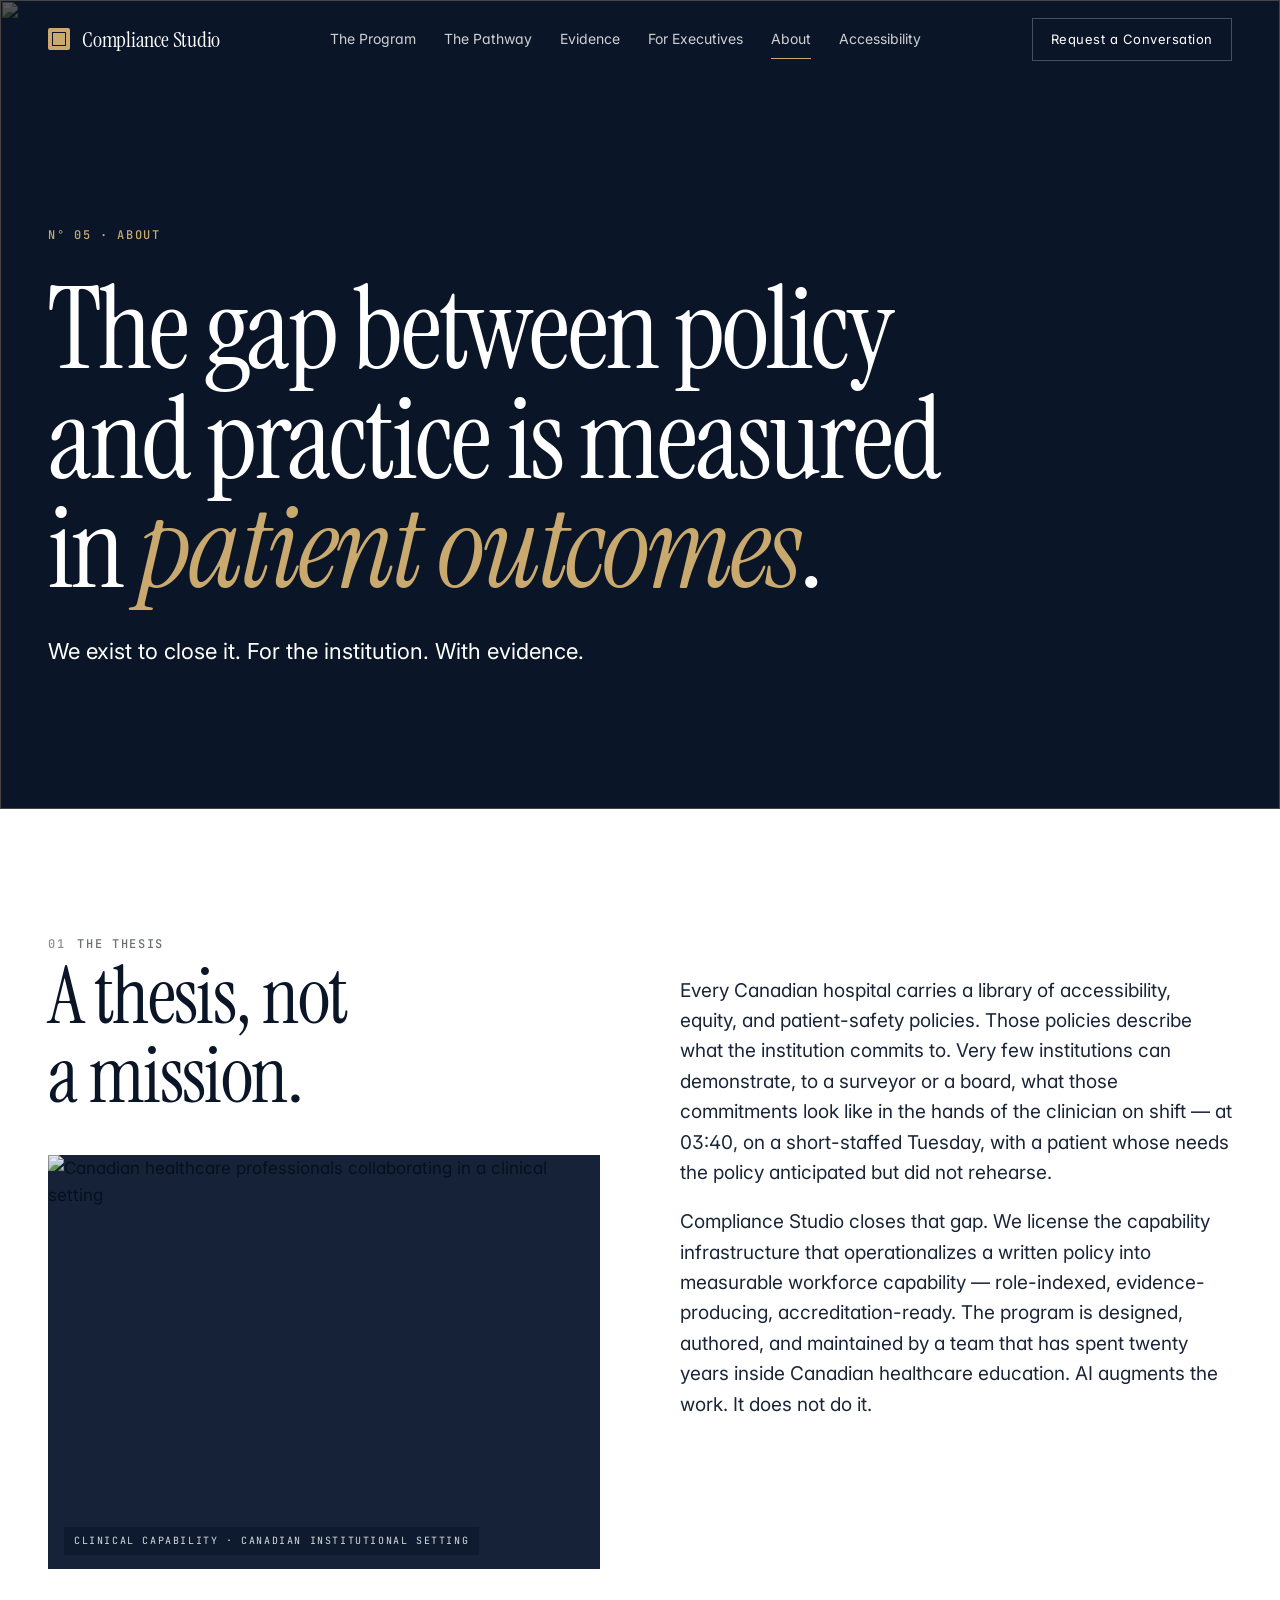
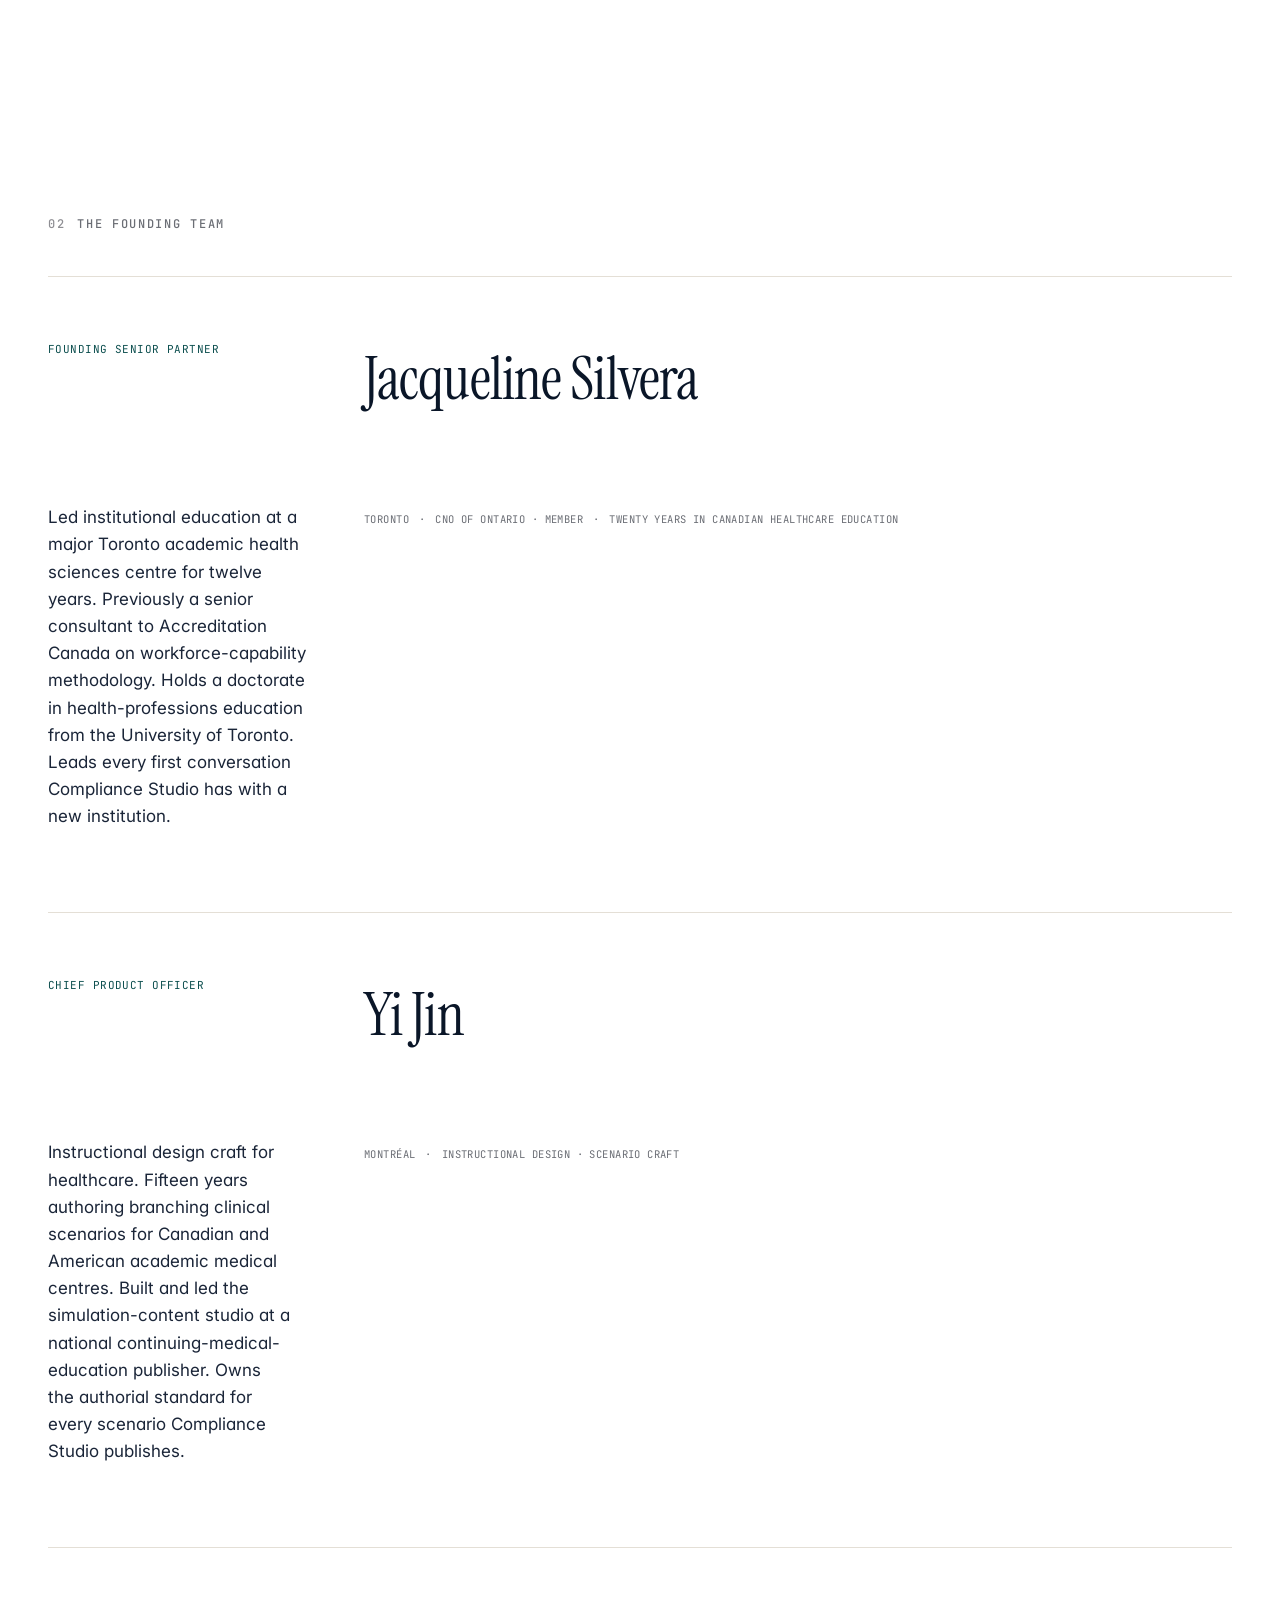
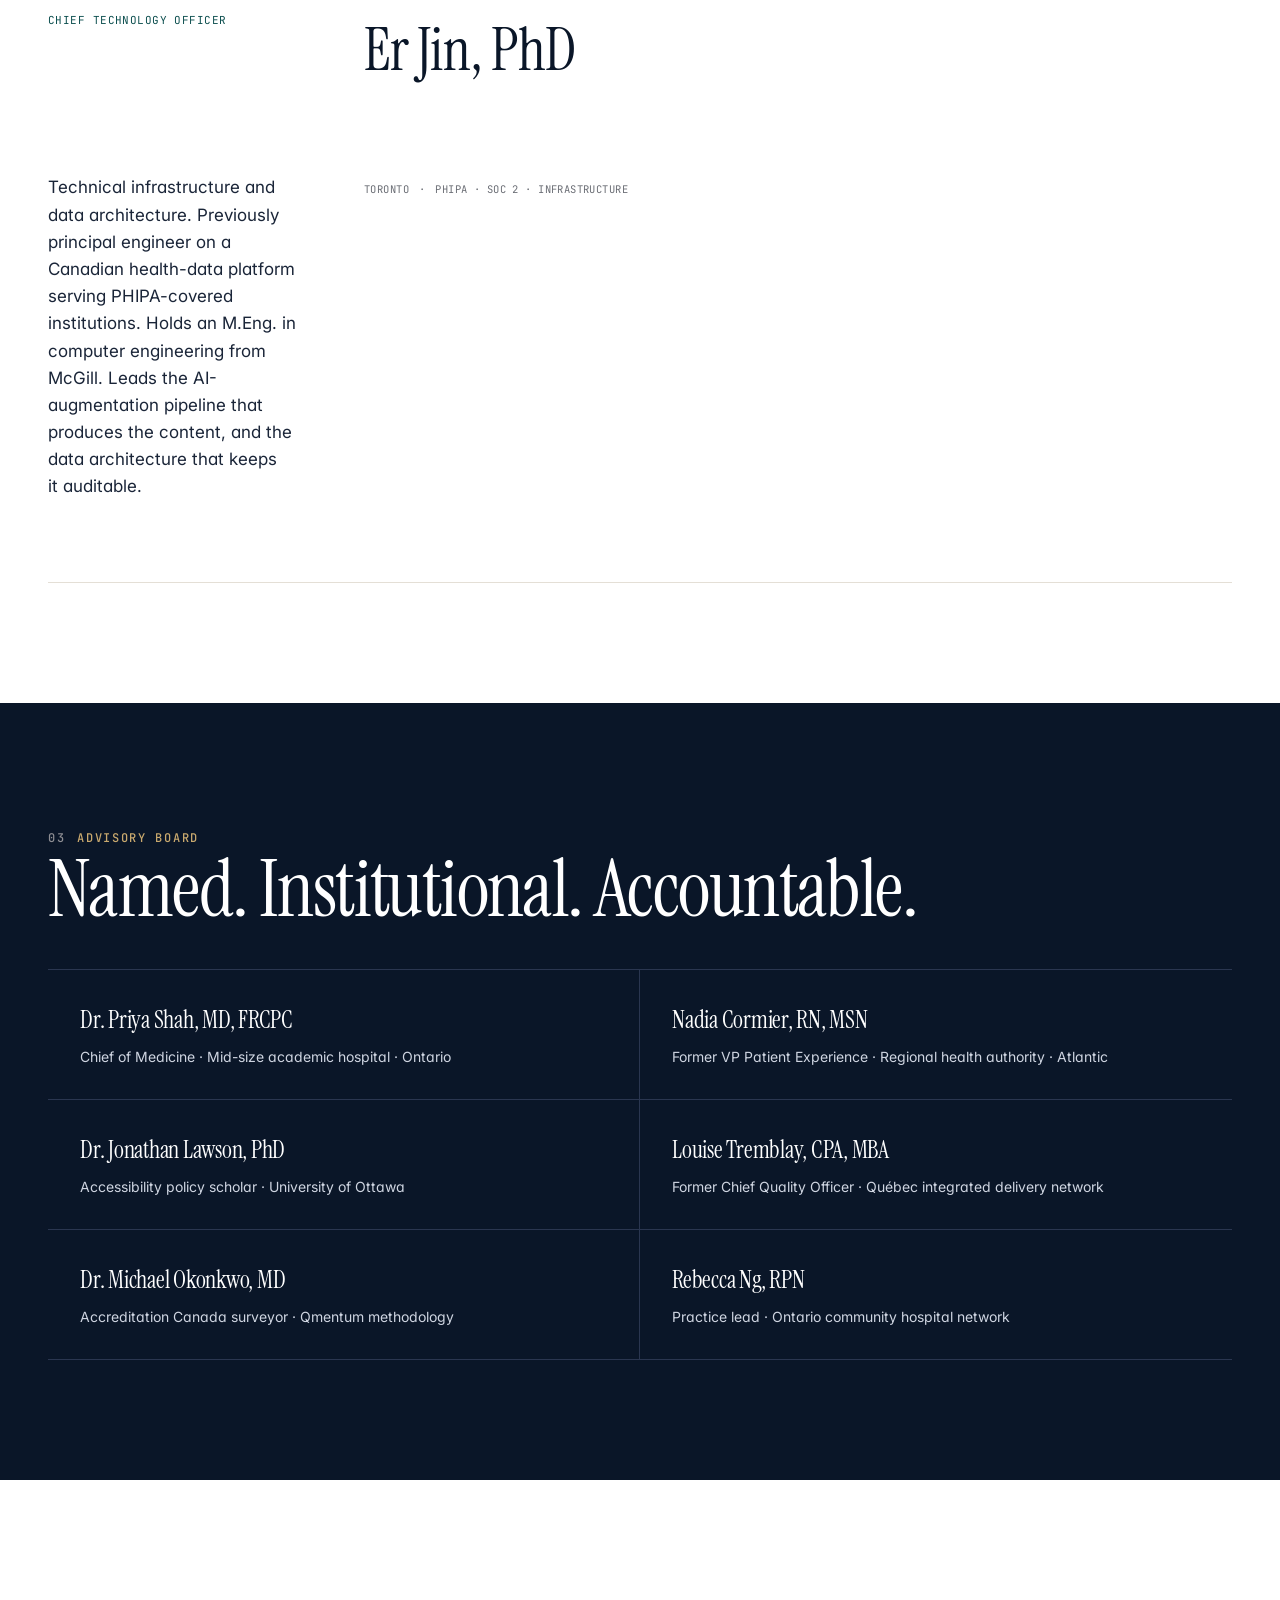
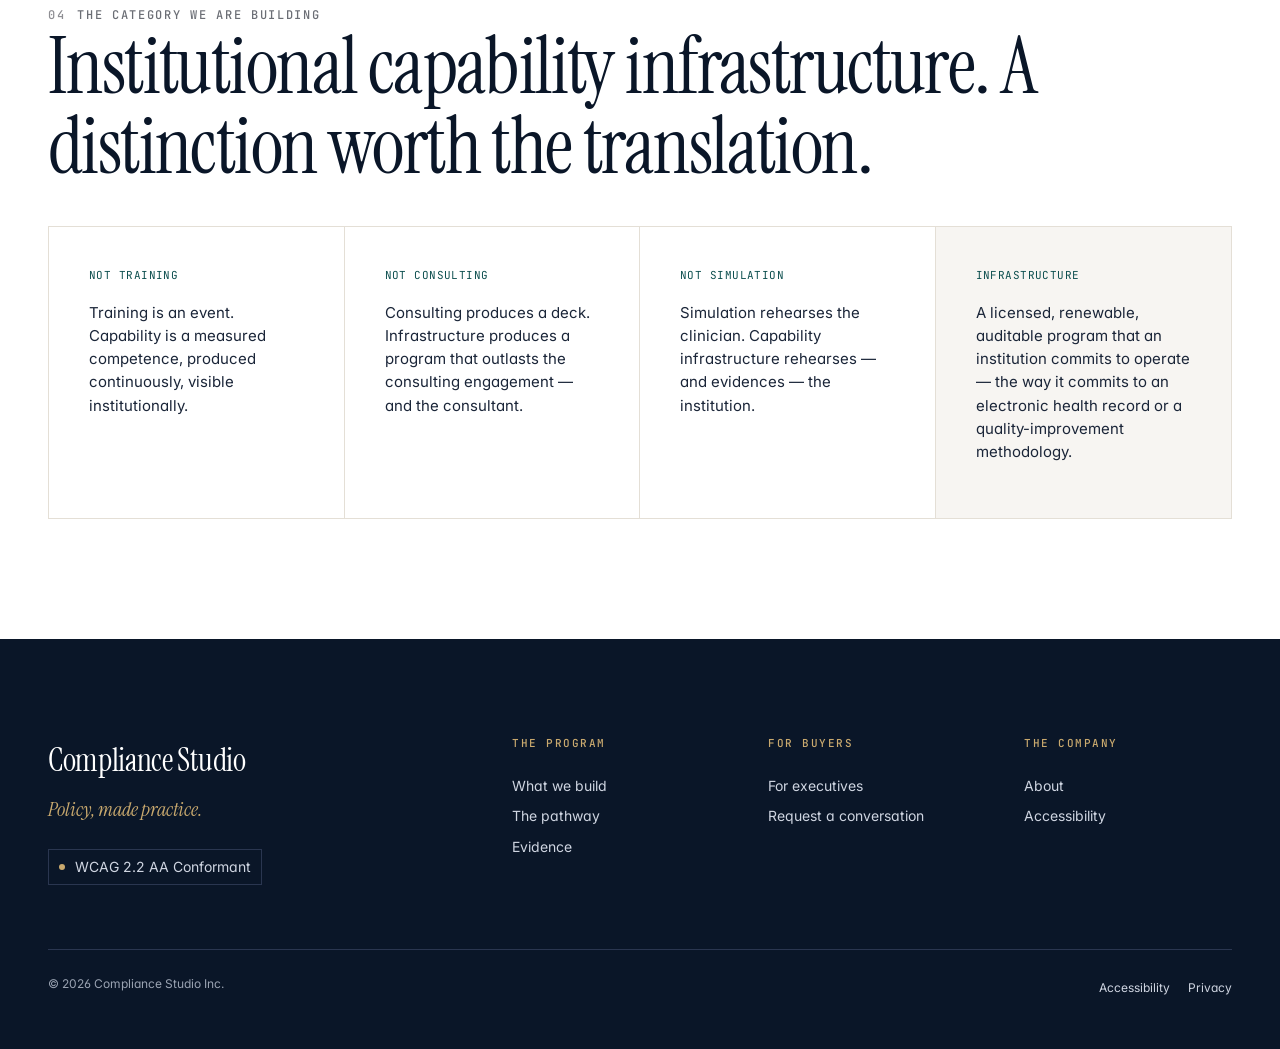
==== commit fbbf2209: "Add 4 editorial images representing Canadian healthcare diversity" ====
--- a/about.html
+++ b/about.html
@@ -27,11 +27,14 @@
   </button>
 </nav>
 
-<section class="page-hero">
-  <div class="container">
+<section class="page-hero" style="position:relative;overflow:hidden">
+  <div style="position:absolute;inset:0;z-index:0">
+    <img src="https://images.unsplash.com/photo-1579684385127-1ef15d508118?auto=format&fit=crop&w=2400&q=70" alt="" style="width:100%;height:100%;object-fit:cover;filter:saturate(0.5) contrast(1.05) brightness(0.35)" />
+  </div>
+  <div class="container" style="position:relative;z-index:1">
     <span class="eyebrow">N° 05 · About</span>
     <h1 class="display-xl" style="margin-top:28px;max-width:18ch;color:#fff">The gap between policy and practice is measured in <em style="color:var(--gold);font-style:italic">patient outcomes</em>.</h1>
-    <p class="lede" style="margin-top:32px">We exist to close it. For the institution. With evidence.</p>
+    <p class="lede" style="margin-top:32px;color:#fff">We exist to close it. For the institution. With evidence.</p>
   </div>
 </section>
 
@@ -40,7 +43,13 @@
   <div class="container">
     <div class="section-head"><span class="eyebrow num" data-num="01">The thesis</span></div>
     <div class="grid-2" style="align-items:start;gap:80px">
-      <h2 class="display-l reveal" style="max-width:16ch;text-wrap:balance">A thesis, not a mission.</h2>
+      <div>
+        <h2 class="display-l reveal" style="max-width:16ch;text-wrap:balance">A thesis, not a mission.</h2>
+        <div class="img-frame reveal" style="aspect-ratio:4/3;margin-top:40px">
+          <img alt="Canadian healthcare professionals collaborating in a clinical setting" src="https://images.unsplash.com/photo-1631815588090-d4bfec5b1ccb?auto=format&fit=crop&w=1600&q=70" />
+          <div class="img-caption">Clinical capability · Canadian institutional setting</div>
+        </div>
+      </div>
       <div class="reveal">
         <p class="body-large">Every Canadian hospital carries a library of accessibility, equity, and patient-safety policies. Those policies describe what the institution commits to. Very few institutions can demonstrate, to a surveyor or a board, what those commitments look like in the hands of the clinician on shift — at 03:40, on a short-staffed Tuesday, with a patient whose needs the policy anticipated but did not rehearse.</p>
         <p class="body-large">Compliance Studio closes that gap. We license the capability infrastructure that operationalizes a written policy into measurable workforce capability — role-indexed, evidence-producing, accreditation-ready. The program is designed, authored, and maintained by a team that has spent twenty years inside Canadian healthcare education. AI augments the work. It does not do it.</p>
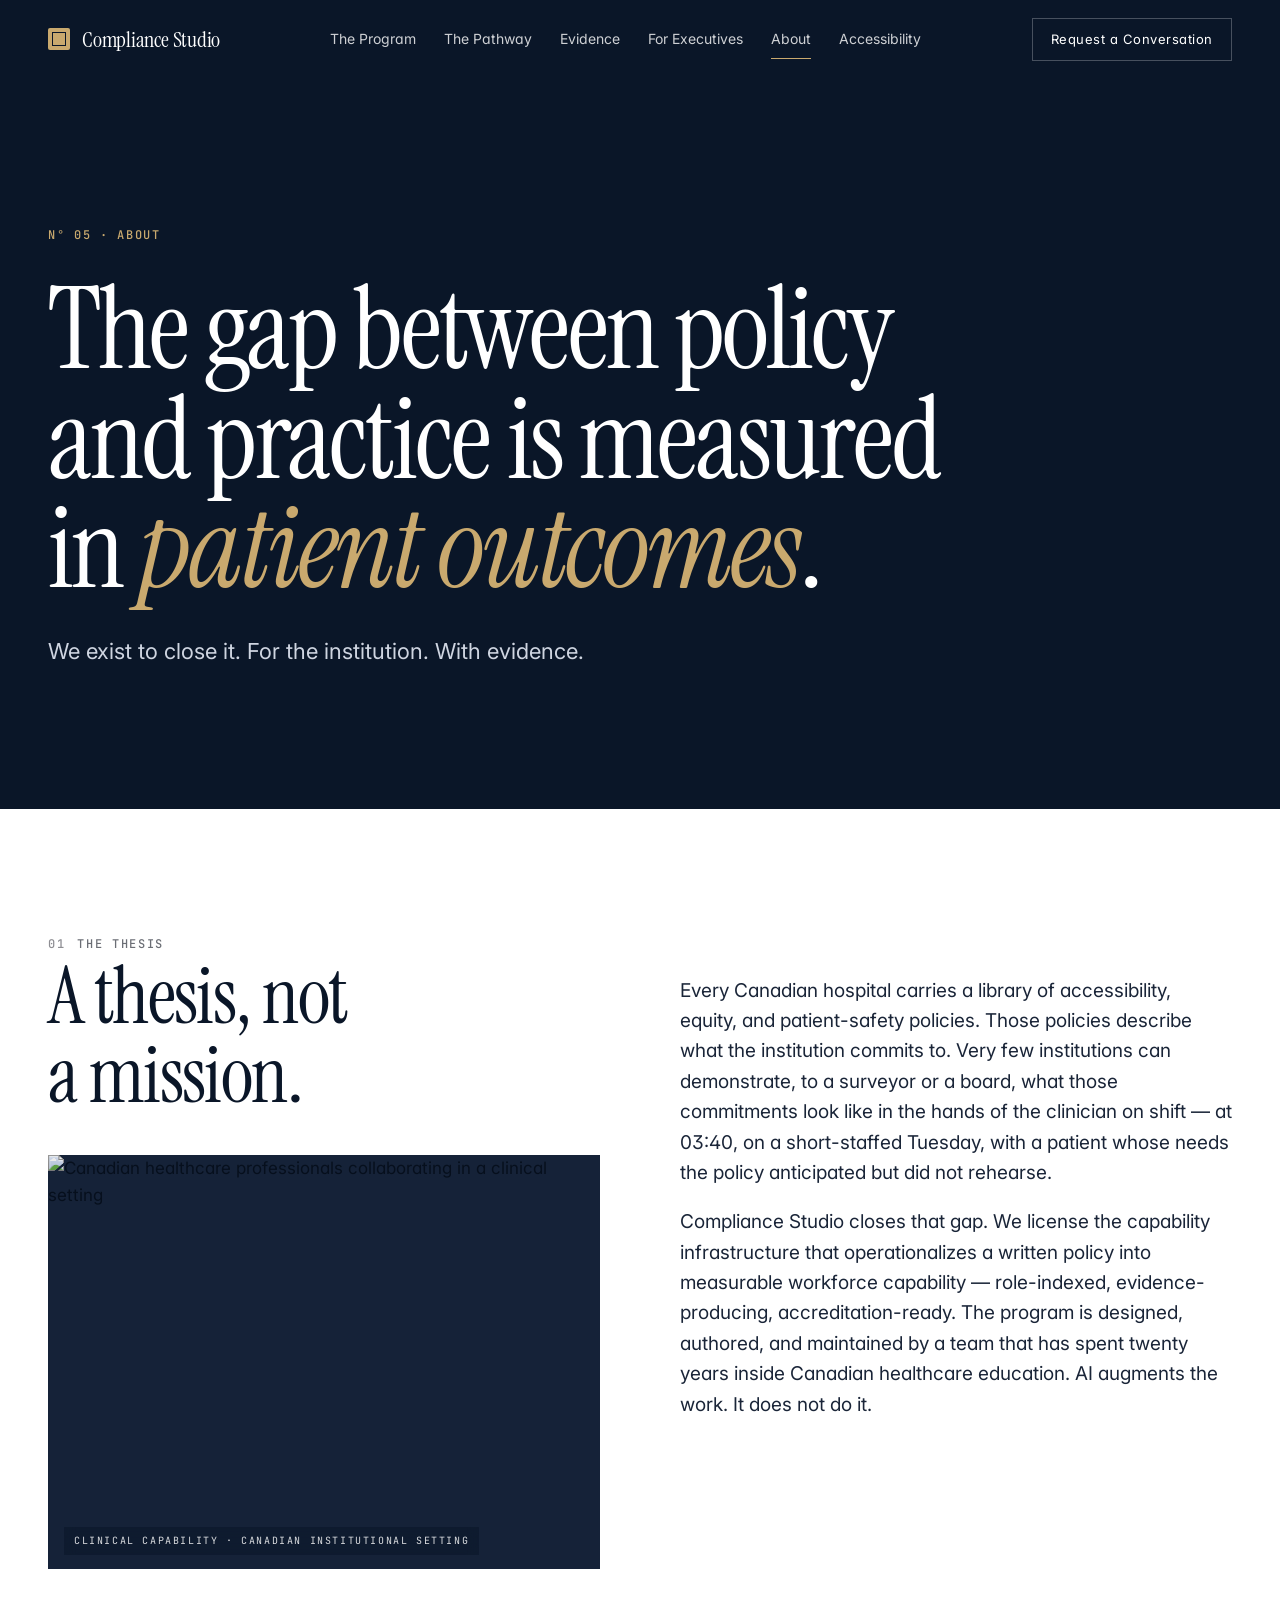
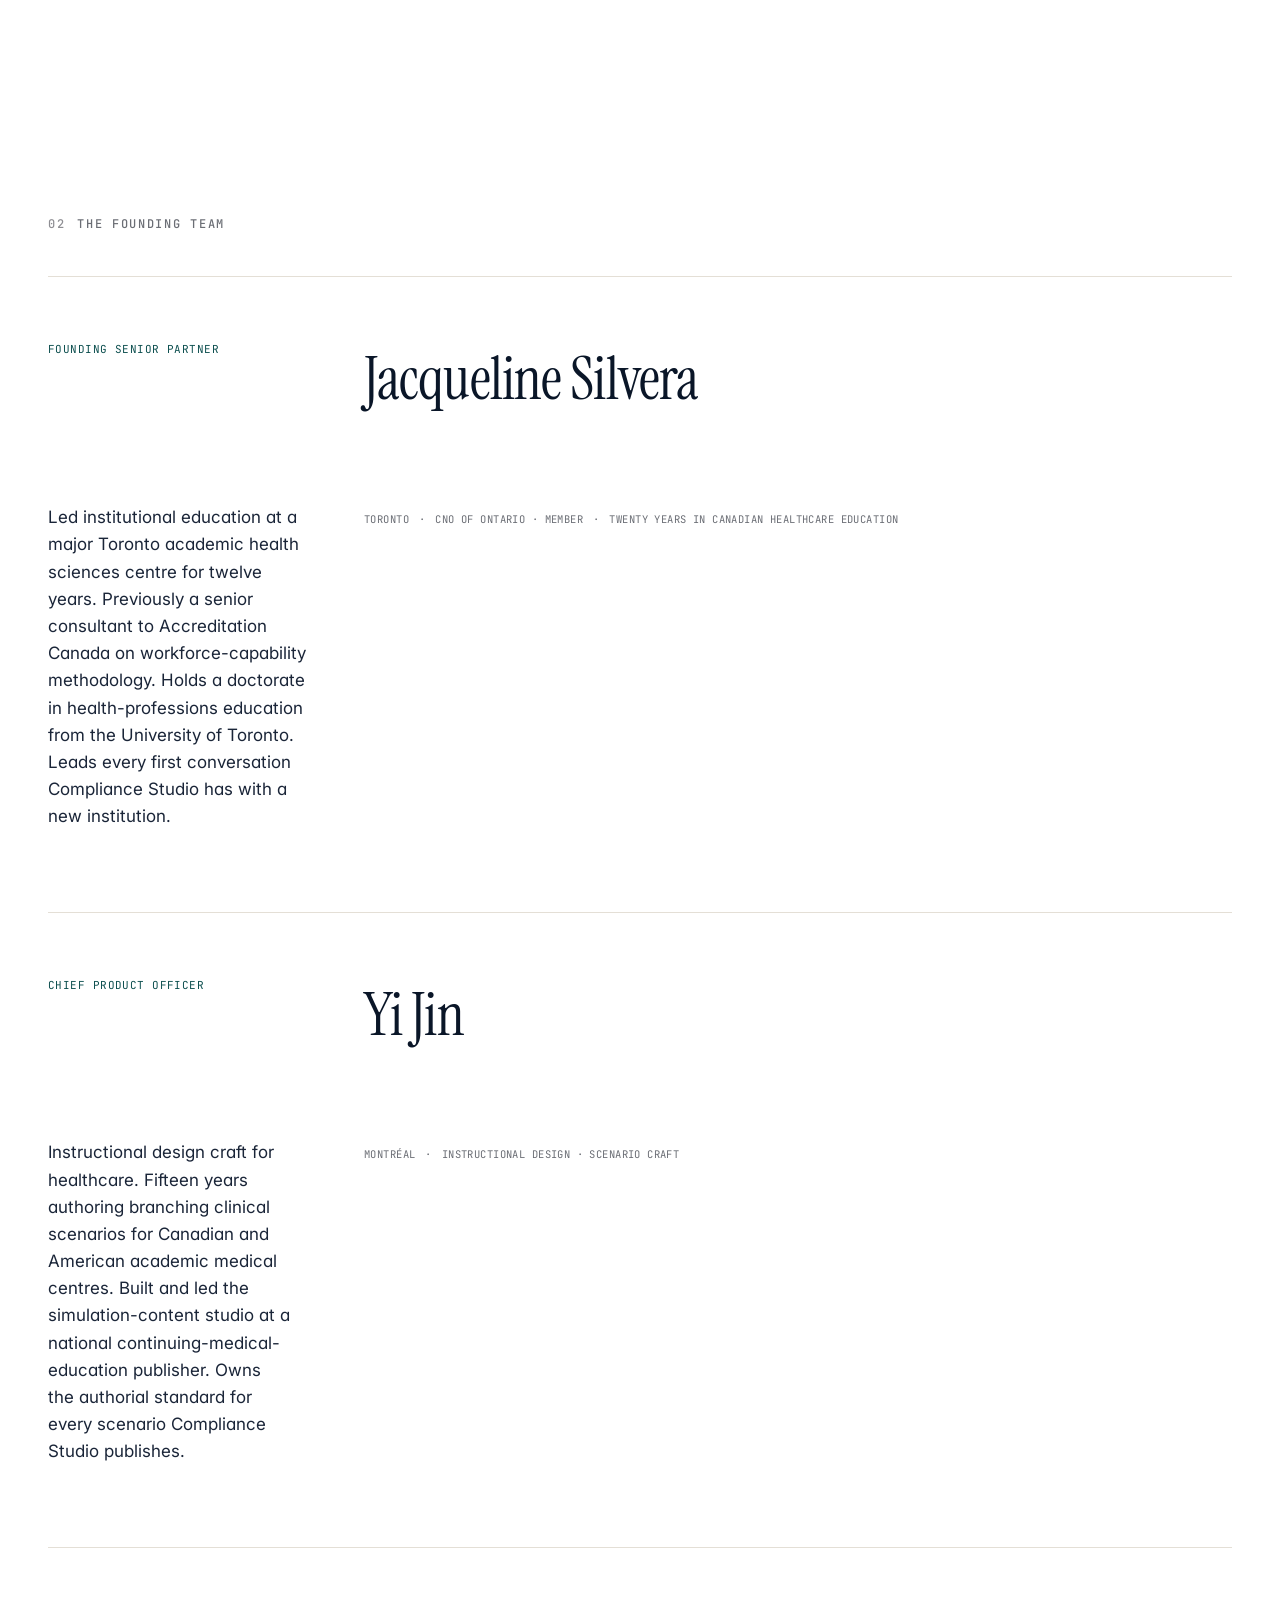
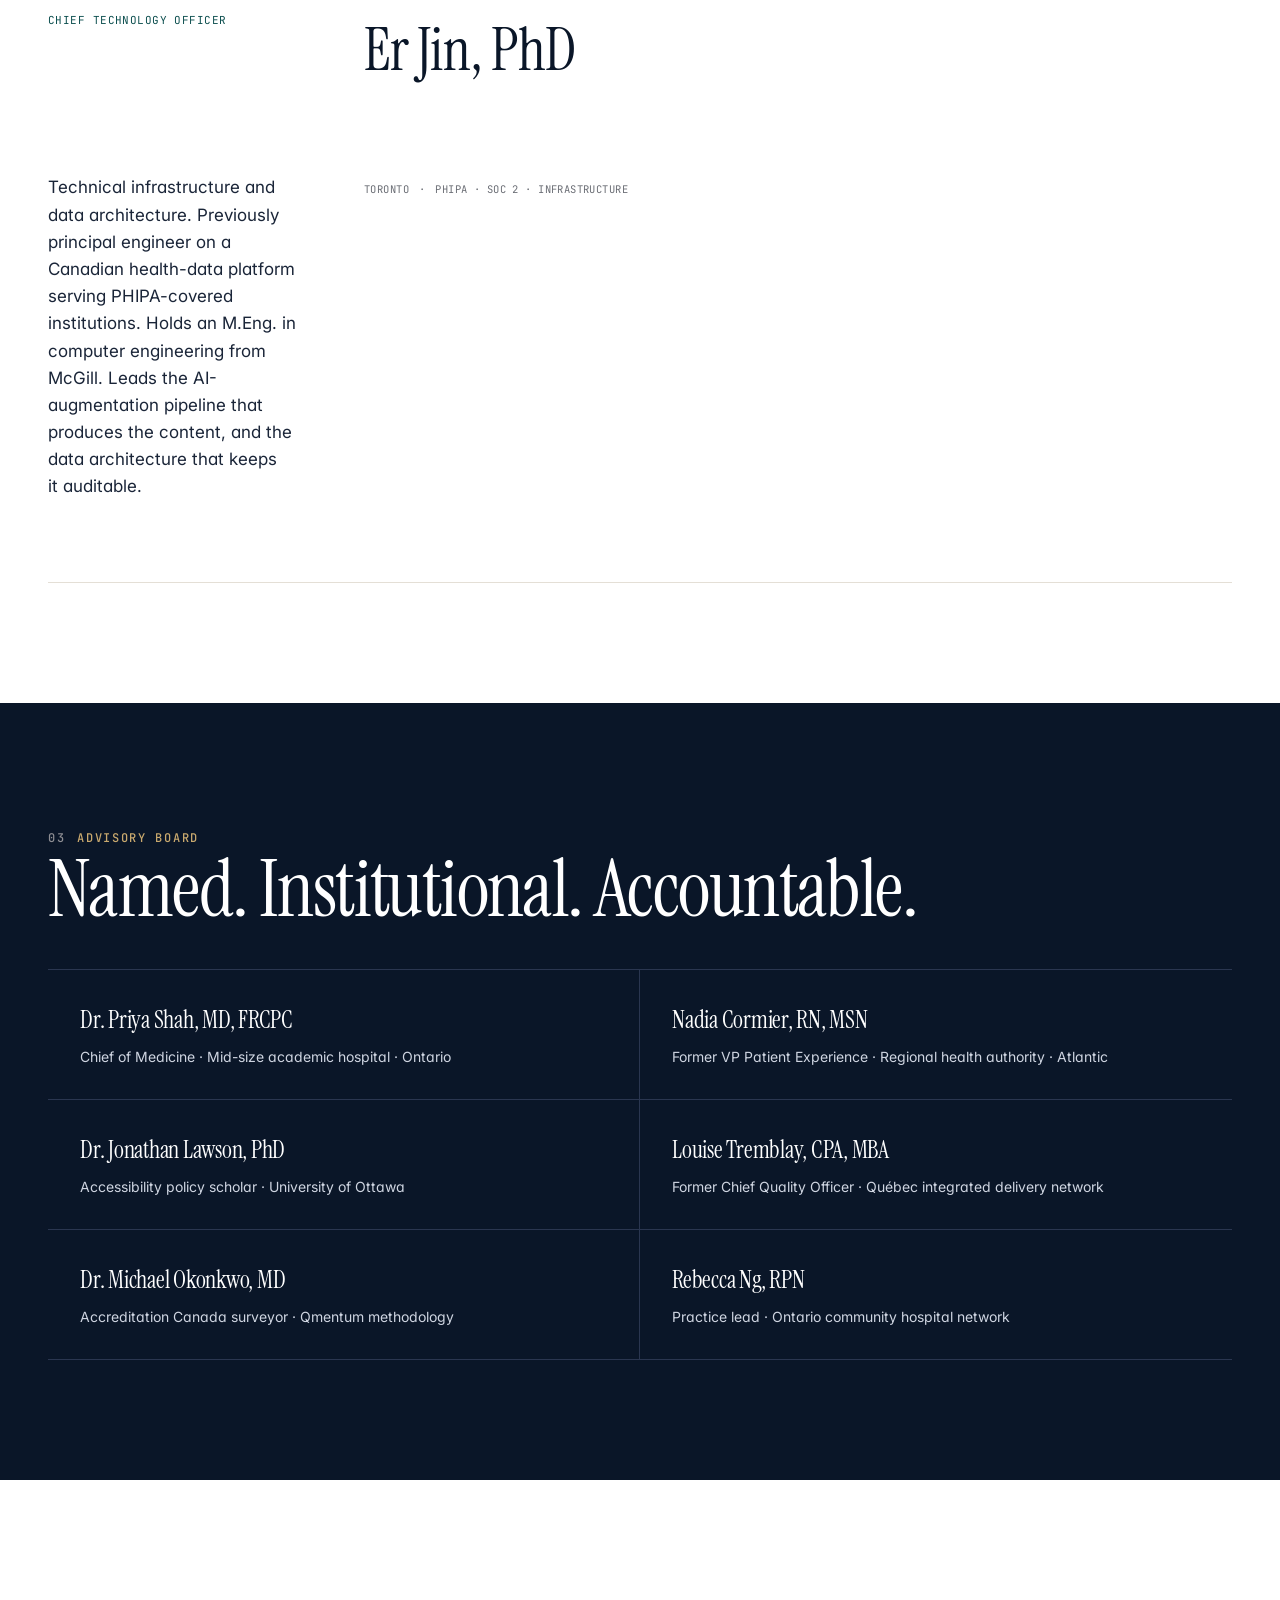
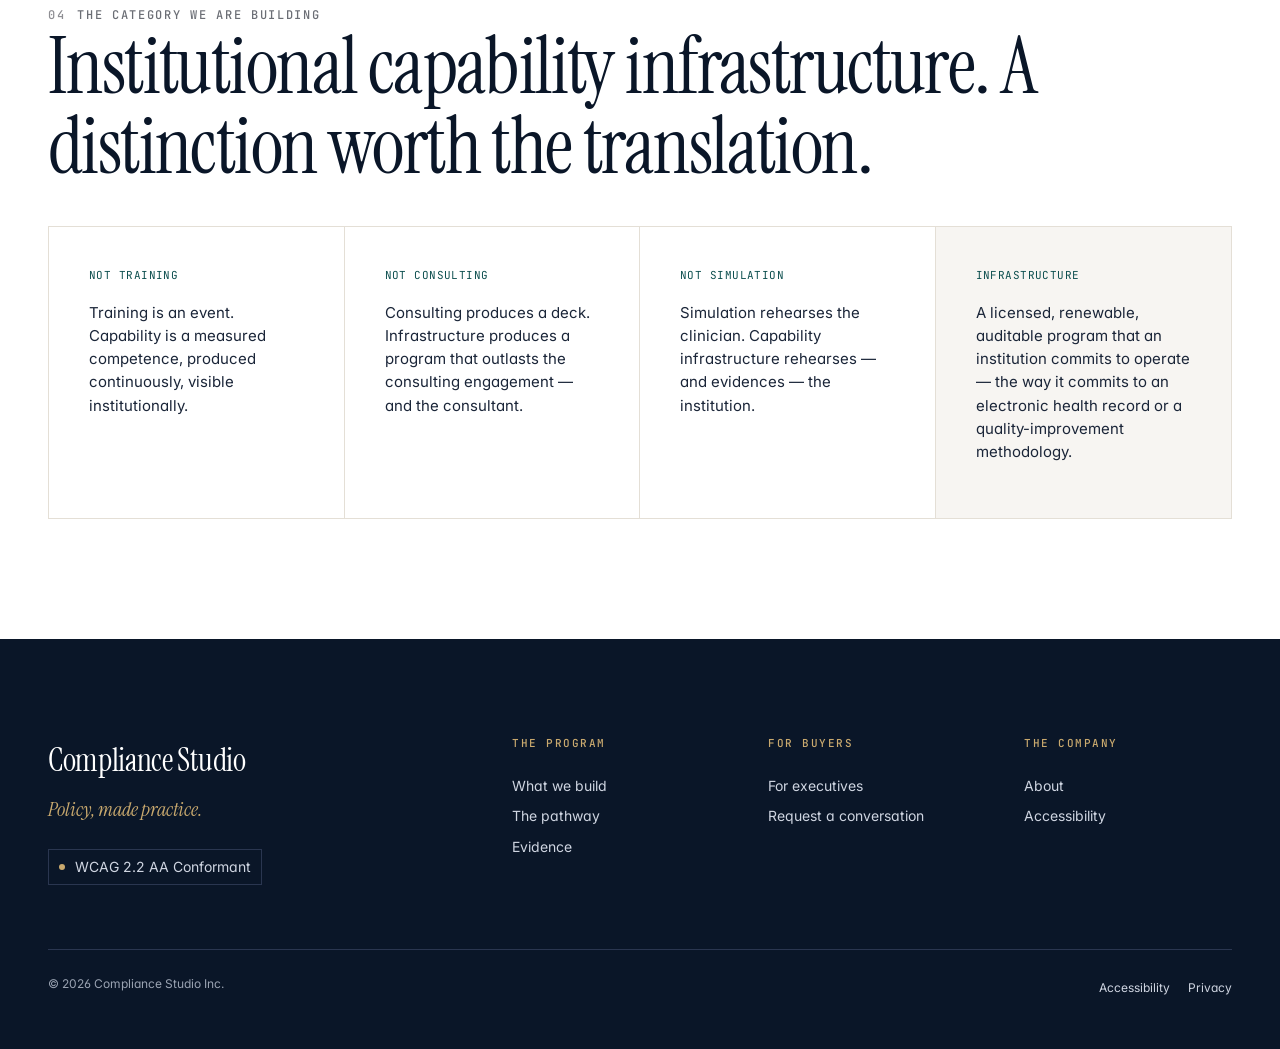
==== commit 26a25cf0: "Remove hero background image from about page" ====
--- a/about.html
+++ b/about.html
@@ -27,14 +27,11 @@
   </button>
 </nav>
 
-<section class="page-hero" style="position:relative;overflow:hidden">
-  <div style="position:absolute;inset:0;z-index:0">
-    <img src="https://images.unsplash.com/photo-1579684385127-1ef15d508118?auto=format&fit=crop&w=2400&q=70" alt="" style="width:100%;height:100%;object-fit:cover;filter:saturate(0.5) contrast(1.05) brightness(0.35)" />
-  </div>
-  <div class="container" style="position:relative;z-index:1">
+<section class="page-hero">
+  <div class="container">
     <span class="eyebrow">N° 05 · About</span>
     <h1 class="display-xl" style="margin-top:28px;max-width:18ch;color:#fff">The gap between policy and practice is measured in <em style="color:var(--gold);font-style:italic">patient outcomes</em>.</h1>
-    <p class="lede" style="margin-top:32px;color:#fff">We exist to close it. For the institution. With evidence.</p>
+    <p class="lede" style="margin-top:32px">We exist to close it. For the institution. With evidence.</p>
   </div>
 </section>
 
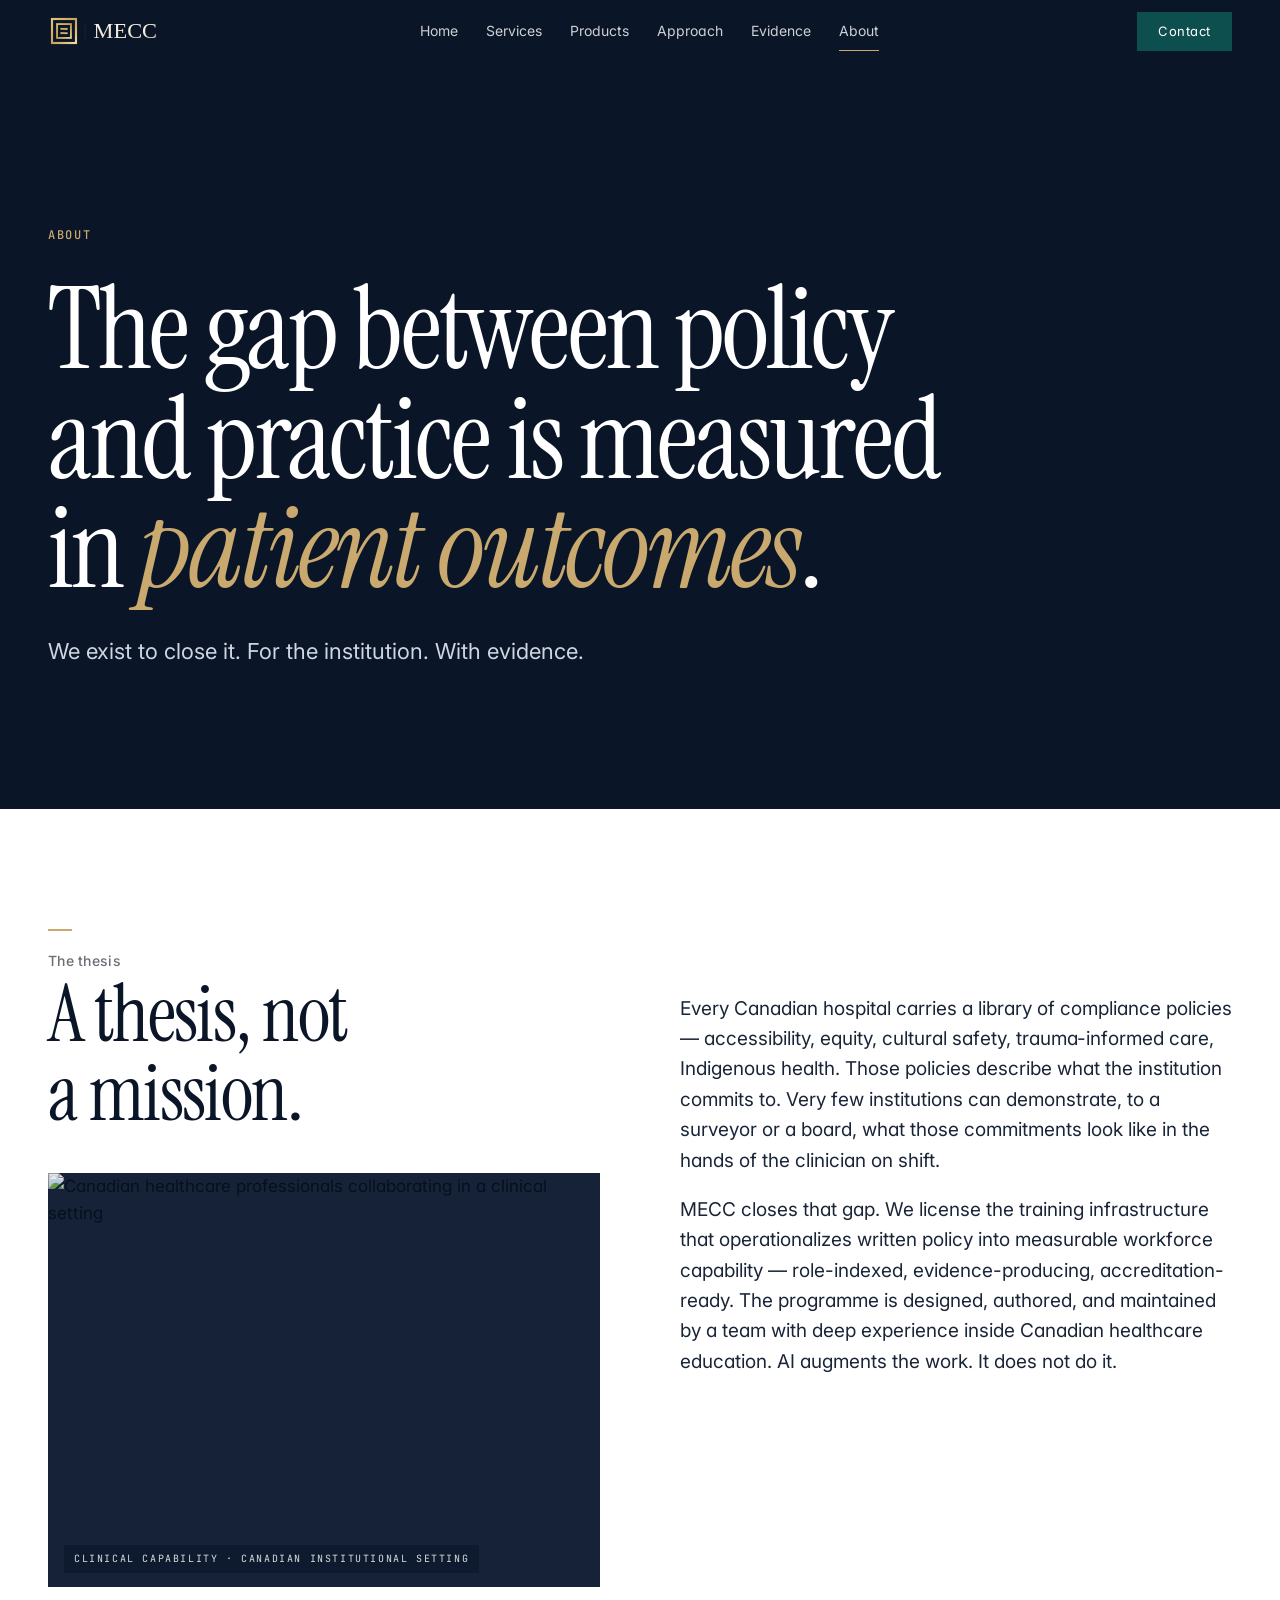
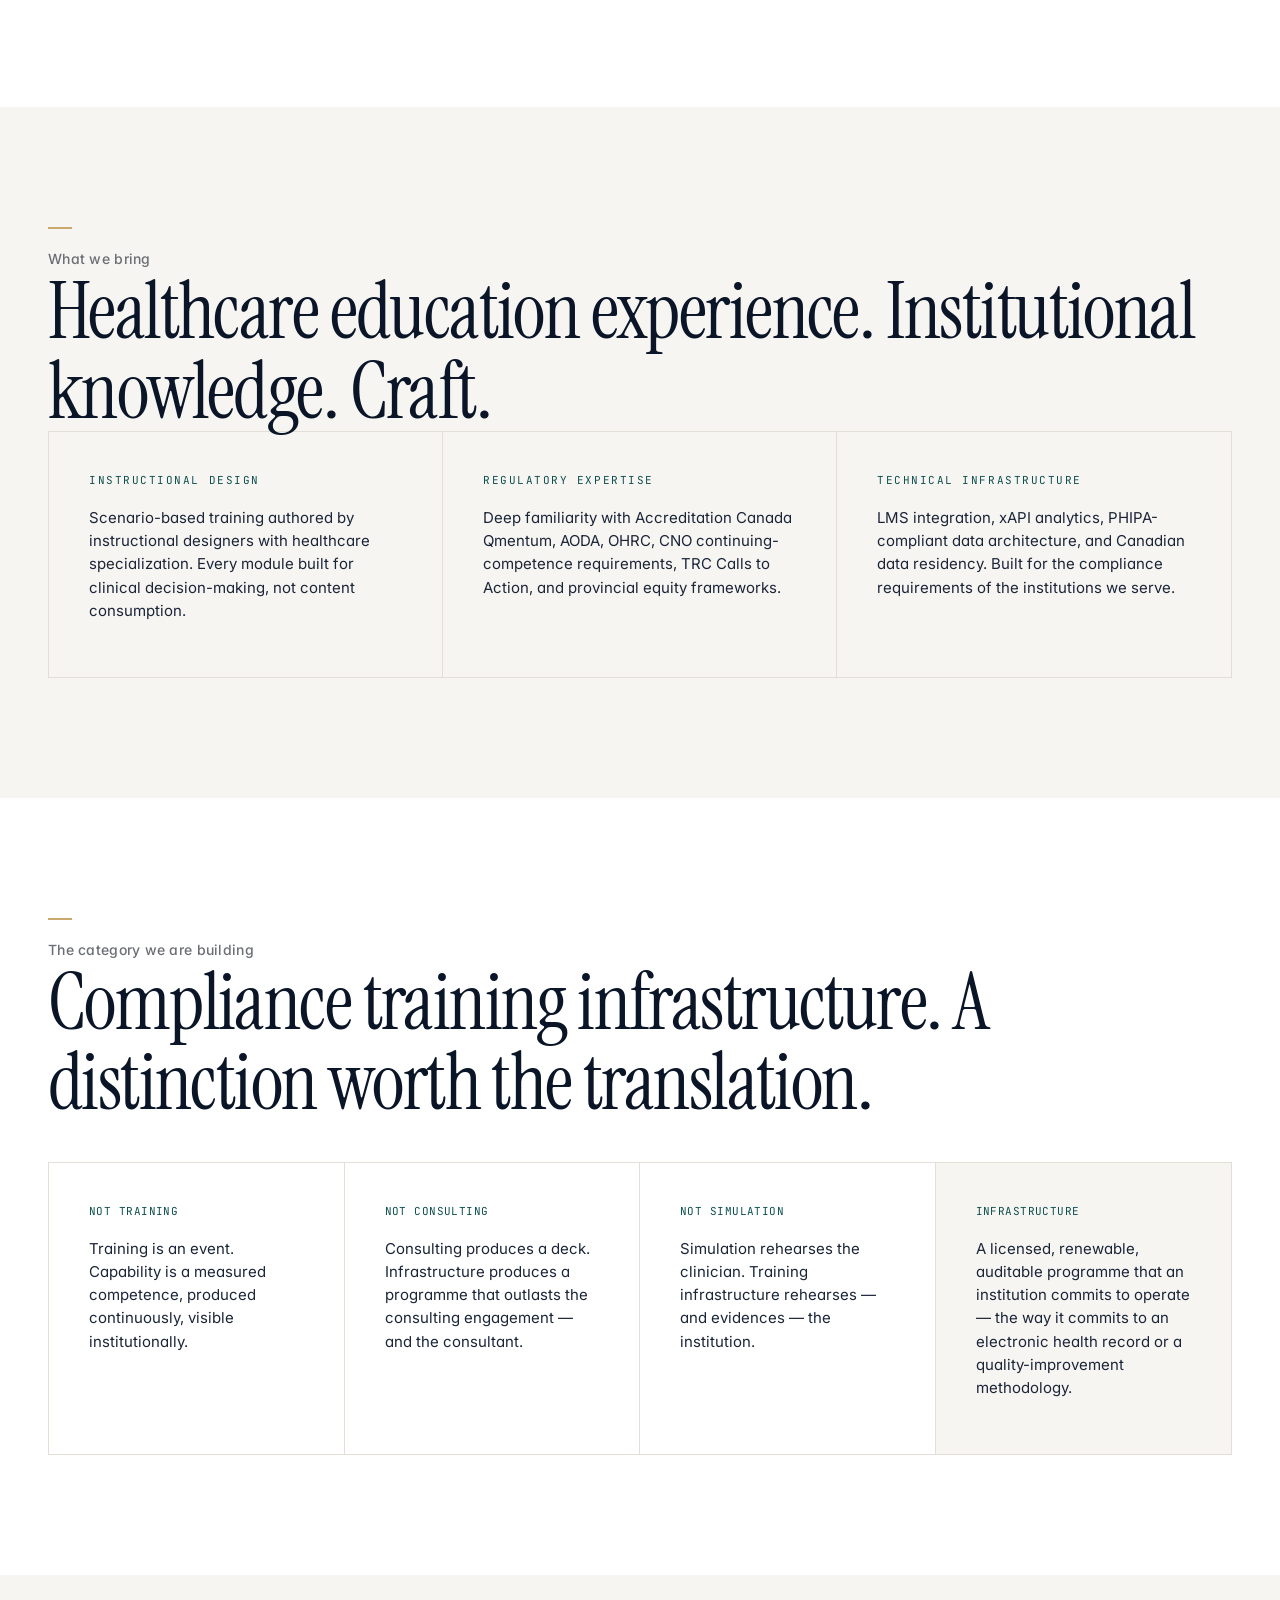
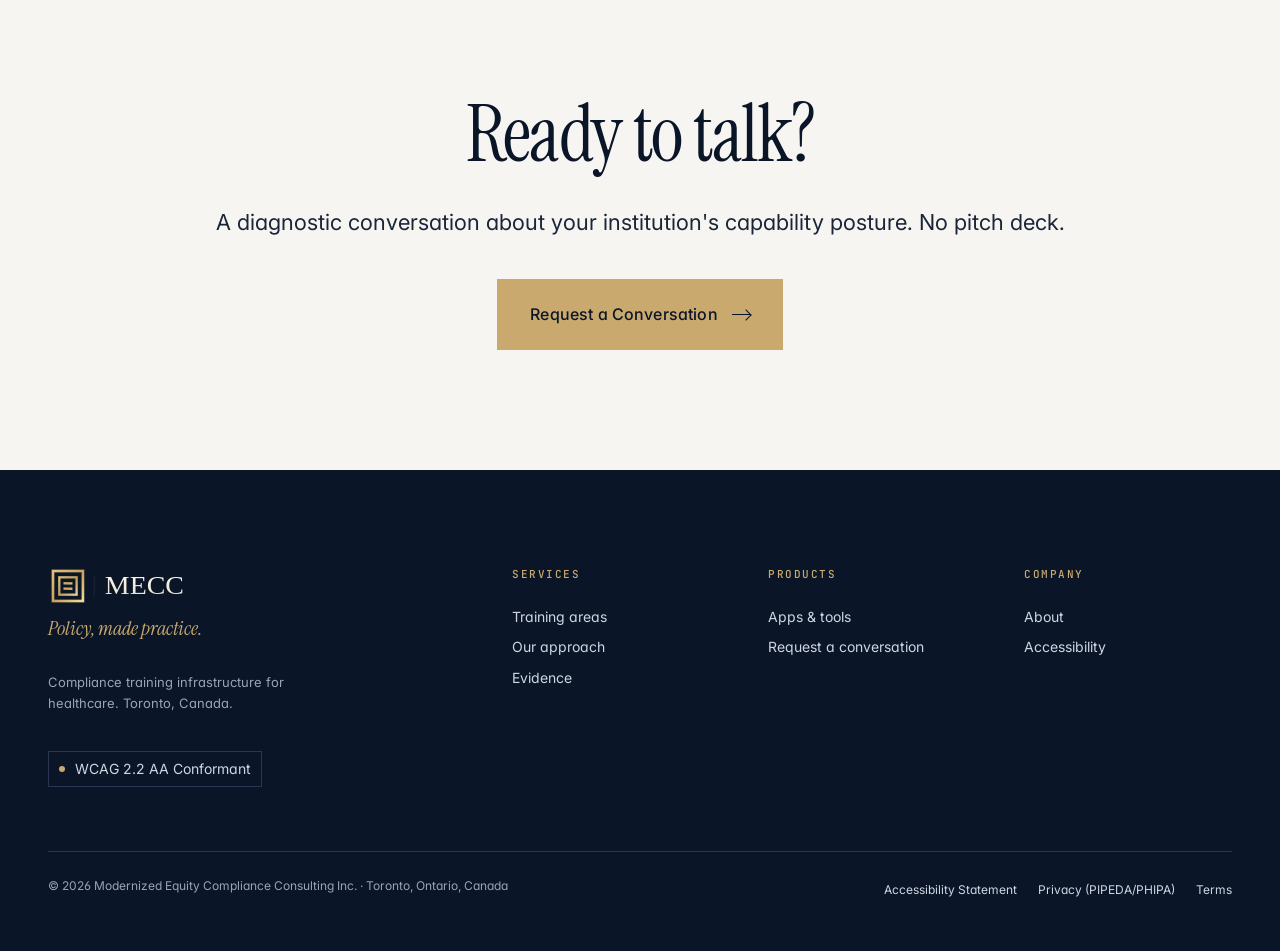
==== commit cffb4de9: "Rebuild approach.html with four-tier offering ladder and update brand logo across all pages - Replac" ====
--- a/about.html
+++ b/about.html
@@ -3,7 +3,7 @@
 <head>
 <meta charset="utf-8" />
 <meta name="viewport" content="width=device-width,initial-scale=1" />
-<title>About — Compliance Studio</title>
+<title>About — MECC</title>
 <link rel="preconnect" href="https://fonts.googleapis.com" />
 <link rel="preconnect" href="https://fonts.gstatic.com" crossorigin />
 <link href="https://fonts.googleapis.com/css2?family=Instrument+Serif:ital@0;1&family=Inter:wght@300;400;500;600&family=JetBrains+Mono:wght@400;500&family=Fraunces:opsz,wght@9..144,400;9..144,500&family=Source+Serif+4:opsz,wght@8..60,400;8..60,500&family=Libre+Caslon+Display&display=swap" rel="stylesheet" />
@@ -12,16 +12,16 @@
 <body>
 
 <nav class="nav" aria-label="Primary">
-  <a href="index.html" class="nav-brand"><span class="nav-mark"></span>Compliance Studio</a>
+  <a href="index.html" class="nav-brand"><img src="assets/mecc_logo_horizontal_dark.svg" alt="MECC" class="nav-logo nav-logo-dark" /><img src="assets/mecc_logo_horizontal_light.svg" alt="MECC" class="nav-logo nav-logo-light" /></a>
   <div class="nav-links">
-    <a href="program.html">The Program</a>
-    <a href="pathway.html">The Pathway</a>
+    <a href="index.html">Home</a>
+    <a href="services.html">Services</a>
+    <a href="products.html">Products</a>
+    <a href="approach.html">Approach</a>
     <a href="evidence.html">Evidence</a>
-    <a href="executives.html">For Executives</a>
     <a href="about.html" class="active">About</a>
-    <a href="accessibility.html">Accessibility</a>
   </div>
-  <a href="contact.html" class="nav-cta">Request a Conversation</a>
+  <a href="contact.html" class="nav-cta">Contact</a>
   <button class="nav-toggle" aria-label="Open menu" aria-expanded="false">
     <span></span><span></span><span></span>
   </button>
@@ -29,7 +29,7 @@
 
 <section class="page-hero">
   <div class="container">
-    <span class="eyebrow">N° 05 · About</span>
+    <span class="eyebrow">About</span>
     <h1 class="display-xl" style="margin-top:28px;max-width:18ch;color:#fff">The gap between policy and practice is measured in <em style="color:var(--gold);font-style:italic">patient outcomes</em>.</h1>
     <p class="lede" style="margin-top:32px">We exist to close it. For the institution. With evidence.</p>
   </div>
@@ -38,7 +38,7 @@
 <!-- THESIS -->
 <section class="bg-paper">
   <div class="container">
-    <div class="section-head"><span class="eyebrow num" data-num="01">The thesis</span></div>
+    <div class="section-head"><span class="gold-rule"></span><span class="section-label">The thesis</span></div>
     <div class="grid-2" style="align-items:start;gap:80px">
       <div>
         <h2 class="display-l reveal" style="max-width:16ch;text-wrap:balance">A thesis, not a mission.</h2>
@@ -48,58 +48,31 @@
         </div>
       </div>
       <div class="reveal">
-        <p class="body-large">Every Canadian hospital carries a library of accessibility, equity, and patient-safety policies. Those policies describe what the institution commits to. Very few institutions can demonstrate, to a surveyor or a board, what those commitments look like in the hands of the clinician on shift — at 03:40, on a short-staffed Tuesday, with a patient whose needs the policy anticipated but did not rehearse.</p>
-        <p class="body-large">Compliance Studio closes that gap. We license the capability infrastructure that operationalizes a written policy into measurable workforce capability — role-indexed, evidence-producing, accreditation-ready. The program is designed, authored, and maintained by a team that has spent twenty years inside Canadian healthcare education. AI augments the work. It does not do it.</p>
+        <p class="body-large">Every Canadian hospital carries a library of compliance policies — accessibility, equity, cultural safety, trauma-informed care, Indigenous health. Those policies describe what the institution commits to. Very few institutions can demonstrate, to a surveyor or a board, what those commitments look like in the hands of the clinician on shift.</p>
+        <p class="body-large">MECC closes that gap. We license the training infrastructure that operationalizes written policy into measurable workforce capability — role-indexed, evidence-producing, accreditation-ready. The programme is designed, authored, and maintained by a team with deep experience inside Canadian healthcare education. AI augments the work. It does not do it.</p>
       </div>
     </div>
   </div>
 </section>
 
-<!-- TEAM -->
+<!-- WHAT WE BRING -->
 <section class="bg-paper2">
   <div class="container">
-    <div class="section-head"><span class="eyebrow num" data-num="02">The founding team</span></div>
-    <div class="team">
-      <article class="founder reveal">
-        <div class="founder-mono mono">Founding Senior Partner</div>
-        <h3 class="display-m">Jacqueline Silvera</h3>
-        <p>Led institutional education at a major Toronto academic health sciences centre for twelve years. Previously a senior consultant to Accreditation Canada on workforce-capability methodology. Holds a doctorate in health-professions education from the University of Toronto. Leads every first conversation Compliance Studio has with a new institution.</p>
-        <div class="founder-meta mono">
-          <span>Toronto</span><span>·</span><span>CNO of Ontario · member</span><span>·</span><span>Twenty years in Canadian healthcare education</span>
-        </div>
-      </article>
-      <article class="founder reveal">
-        <div class="founder-mono mono">Chief Product Officer</div>
-        <h3 class="display-m">Yi Jin</h3>
-        <p>Instructional design craft for healthcare. Fifteen years authoring branching clinical scenarios for Canadian and American academic medical centres. Built and led the simulation-content studio at a national continuing-medical-education publisher. Owns the authorial standard for every scenario Compliance Studio publishes.</p>
-        <div class="founder-meta mono">
-          <span>Montréal</span><span>·</span><span>Instructional design · scenario craft</span>
-        </div>
-      </article>
-      <article class="founder reveal">
-        <div class="founder-mono mono">Chief Technology Officer</div>
-        <h3 class="display-m">Er Jin, PhD</h3>
-        <p>Technical infrastructure and data architecture. Previously principal engineer on a Canadian health-data platform serving PHIPA-covered institutions. Holds an M.Eng. in computer engineering from McGill. Leads the AI-augmentation pipeline that produces the content, and the data architecture that keeps it auditable.</p>
-        <div class="founder-meta mono">
-          <span>Toronto</span><span>·</span><span>PHIPA · SOC 2 · infrastructure</span>
-        </div>
-      </article>
-    </div>
-  </div>
-</section>
-
-<!-- ADVISORY -->
-<section class="dark">
-  <div class="container">
-    <div class="section-head"><span class="eyebrow num" data-num="03">Advisory board</span></div>
-    <h2 class="display-l head-limit" style="color:#fff">Named. Institutional. Accountable.</h2>
-    <div class="advisory">
-      <div class="advisor"><div class="serif advisor-name">Dr. Priya Shah, MD, FRCPC</div><div>Chief of Medicine · Mid-size academic hospital · Ontario</div></div>
-      <div class="advisor"><div class="serif advisor-name">Nadia Cormier, RN, MSN</div><div>Former VP Patient Experience · Regional health authority · Atlantic</div></div>
-      <div class="advisor"><div class="serif advisor-name">Dr. Jonathan Lawson, PhD</div><div>Accessibility policy scholar · University of Ottawa</div></div>
-      <div class="advisor"><div class="serif advisor-name">Louise Tremblay, CPA, MBA</div><div>Former Chief Quality Officer · Québec integrated delivery network</div></div>
-      <div class="advisor"><div class="serif advisor-name">Dr. Michael Okonkwo, MD</div><div>Accreditation Canada surveyor · Qmentum methodology</div></div>
-      <div class="advisor"><div class="serif advisor-name">Rebecca Ng, RPN</div><div>Practice lead · Ontario community hospital network</div></div>
+    <div class="section-head"><span class="gold-rule"></span><span class="section-label">What we bring</span></div>
+    <h2 class="display-l head-limit reveal">Healthcare education experience. Institutional knowledge. Craft.</h2>
+    <div class="grid-3 credentials reveal">
+      <div class="credential">
+        <div class="mono" style="color:var(--accent)">Instructional design</div>
+        <p>Scenario-based training authored by instructional designers with healthcare specialization. Every module built for clinical decision-making, not content consumption.</p>
+      </div>
+      <div class="credential">
+        <div class="mono" style="color:var(--accent)">Regulatory expertise</div>
+        <p>Deep familiarity with Accreditation Canada Qmentum, AODA, OHRC, CNO continuing-competence requirements, TRC Calls to Action, and provincial equity frameworks.</p>
+      </div>
+      <div class="credential">
+        <div class="mono" style="color:var(--accent)">Technical infrastructure</div>
+        <p>LMS integration, xAPI analytics, PHIPA-compliant data architecture, and Canadian data residency. Built for the compliance requirements of the institutions we serve.</p>
+      </div>
     </div>
   </div>
 </section>
@@ -107,8 +80,8 @@
 <!-- CATEGORY -->
 <section class="bg-paper">
   <div class="container">
-    <div class="section-head"><span class="eyebrow num" data-num="04">The category we are building</span></div>
-    <h2 class="display-l head-limit reveal">Institutional capability infrastructure. A distinction worth the translation.</h2>
+    <div class="section-head"><span class="gold-rule"></span><span class="section-label">The category we are building</span></div>
+    <h2 class="display-l head-limit reveal">Compliance training infrastructure. A distinction worth the translation.</h2>
     <div class="category-grid reveal">
       <div class="category-cell">
         <div class="mono" style="color:var(--accent)">Not training</div>
@@ -116,44 +89,72 @@
       </div>
       <div class="category-cell">
         <div class="mono" style="color:var(--accent)">Not consulting</div>
-        <p>Consulting produces a deck. Infrastructure produces a program that outlasts the consulting engagement — and the consultant.</p>
+        <p>Consulting produces a deck. Infrastructure produces a programme that outlasts the consulting engagement — and the consultant.</p>
       </div>
       <div class="category-cell">
         <div class="mono" style="color:var(--accent)">Not simulation</div>
-        <p>Simulation rehearses the clinician. Capability infrastructure rehearses — and evidences — the institution.</p>
+        <p>Simulation rehearses the clinician. Training infrastructure rehearses — and evidences — the institution.</p>
       </div>
       <div class="category-cell">
         <div class="mono" style="color:var(--accent)">Infrastructure</div>
-        <p>A licensed, renewable, auditable program that an institution commits to operate — the way it commits to an electronic health record or a quality-improvement methodology.</p>
+        <p>A licensed, renewable, auditable programme that an institution commits to operate — the way it commits to an electronic health record or a quality-improvement methodology.</p>
       </div>
     </div>
+  </div>
+</section>
+
+<!-- CTA -->
+<section class="bg-paper2">
+  <div class="container" style="text-align:center">
+    <h2 class="display-l" style="max-width:22ch;margin:0 auto 32px">Ready to talk?</h2>
+    <p class="lede" style="margin:0 auto 40px;text-align:center">A diagnostic conversation about your institution's capability posture. No pitch deck.</p>
+    <a href="contact.html" class="btn btn-primary btn-lg">Request a Conversation <span class="arrow"></span></a>
   </div>
 </section>
 
 <footer class="footer">
   <div class="container">
     <div class="row">
-      <div><div class="footer-brand">Compliance Studio</div><div class="footer-tag">Policy, made practice.</div><div style="margin-top:24px" class="wcag-badge"><span class="dot"></span>WCAG 2.2 AA Conformant</div></div>
-      <div><h4>The Program</h4><a href="program.html">What we build</a><a href="pathway.html">The pathway</a><a href="evidence.html">Evidence</a></div>
-      <div><h4>For Buyers</h4><a href="executives.html">For executives</a><a href="contact.html">Request a conversation</a></div>
-      <div><h4>The Company</h4><a href="about.html">About</a><a href="accessibility.html">Accessibility</a></div>
+      <div>
+        <div class="footer-brand"><img src="assets/mecc_logo_horizontal_dark.svg" alt="MECC" class="footer-logo" /></div>
+        <div class="footer-tag">Policy, made practice.</div>
+        <p style="margin-top:28px;max-width:38ch;color:var(--muted-on-dark);font-size:13px;line-height:1.6">Compliance training infrastructure for healthcare. Toronto, Canada.</p>
+        <div style="margin-top:24px" class="wcag-badge"><span class="dot"></span>WCAG 2.2 AA Conformant</div>
+      </div>
+      <div>
+        <p class="footer-heading">Services</p>
+        <a href="services.html">Training areas</a>
+        <a href="approach.html">Our approach</a>
+        <a href="evidence.html">Evidence</a>
+      </div>
+      <div>
+        <p class="footer-heading">Products</p>
+        <a href="products.html">Apps &amp; tools</a>
+        <a href="contact.html">Request a conversation</a>
+      </div>
+      <div>
+        <p class="footer-heading">Company</p>
+        <a href="about.html">About</a>
+        <a href="accessibility.html">Accessibility</a>
+      </div>
     </div>
-    <div class="footer-legal"><div>© 2026 Compliance Studio Inc.</div><div><a href="accessibility.html" style="display:inline-block;margin-right:18px">Accessibility</a><a href="#" style="display:inline-block">Privacy</a></div></div>
+    <div class="footer-legal">
+      <div>© 2026 Modernized Equity Compliance Consulting Inc. · Toronto, Ontario, Canada</div>
+      <div>
+        <a href="accessibility.html" style="display:inline-block;margin-right:18px">Accessibility Statement</a>
+        <a href="#" style="display:inline-block;margin-right:18px">Privacy (PIPEDA/PHIPA)</a>
+        <a href="#" style="display:inline-block">Terms</a>
+      </div>
+    </div>
   </div>
 </footer>
 
 <style>
-.team { border-top: 1px solid var(--rule-light); margin-top: 40px; }
-.founder { padding: 64px 0; border-bottom: 1px solid var(--rule-light); display: grid; grid-template-columns: 260px 1fr; gap: 56px; align-items: start; }
-.founder-mono { color: var(--accent); font-size: 11px; }
-.founder h3 { margin: 8px 0 20px; max-width: 22ch; }
-.founder p { font-size: 17px; line-height: 1.6; color: var(--ink-2); max-width: 60ch; text-wrap: pretty; }
-.founder-meta { margin-top: 24px; display: flex; gap: 10px; flex-wrap: wrap; color: var(--muted-2); font-size: 10.5px; }
-
-.advisory { display: grid; grid-template-columns: 1fr 1fr; gap: 0; border-top: 1px solid var(--rule); margin-top: 40px; }
-.advisor { padding: 32px; border-bottom: 1px solid var(--rule); border-right: 1px solid var(--rule); color: #cfd5e1; font-size: 14px; line-height: 1.5; }
-.advisor:nth-child(2n) { border-right: 0; }
-.advisor-name { color: #fff; font-size: 24px; letter-spacing: -0.01em; margin-bottom: 8px; }
+.credentials { gap: 0; border: 1px solid var(--rule-light); }
+.credential { padding: 40px; border-right: 1px solid var(--rule-light); }
+.credential:last-child { border-right: 0; }
+.credential .mono { display: block; font-size: 11px; letter-spacing: 0.14em; margin-bottom: 16px; }
+.credential p { font-size: 15px; line-height: 1.55; color: var(--ink-2); }
 
 .category-grid { display: grid; grid-template-columns: 1fr 1fr 1fr 1fr; gap: 0; border: 1px solid var(--rule-light); margin-top: 40px; }
 .category-cell { padding: 40px; border-right: 1px solid var(--rule-light); }
@@ -161,10 +162,12 @@
 .category-cell .mono { display: block; margin-bottom: 16px; font-size: 11px; }
 .category-cell p { font-size: 15px; line-height: 1.55; color: var(--ink-2); }
 
+.btn-lg { padding: 22px 32px; font-size: 16px; }
+
 @media (max-width: 980px) {
-  .founder { grid-template-columns: 1fr; gap: 16px; }
-  .advisory { grid-template-columns: 1fr; }
-  .advisor { border-right: 0; }
+  .credentials { grid-template-columns: 1fr; }
+  .credential { border-right: 0; border-bottom: 1px solid var(--rule-light); }
+  .credential:last-child { border-bottom: 0; }
   .category-grid { grid-template-columns: 1fr; }
   .category-cell { border-right: 0; border-bottom: 1px solid var(--rule-light); }
 }
--- a/assets/site.css
+++ b/assets/site.css
@@ -1,4 +1,4 @@
-/* Compliance Studio — shared styles */
+/* MECC — shared styles */
 
 :root {
   --navy: #0A1628;
@@ -67,11 +67,6 @@
   font-weight: 500;
 }
 .eyebrow.on-dark { color: var(--gold); }
-.eyebrow.num::before {
-  content: attr(data-num);
-  margin-right: 12px;
-  color: var(--muted);
-}
 
 .lede {
   font-size: 22px;
@@ -82,6 +77,10 @@
 }
 .body-large { font-size: 19px; line-height: 1.6; color: var(--ink-2); text-wrap: pretty; max-width: 62ch; }
 
+/* Section backgrounds */
+.bg-paper { background: var(--paper); }
+.bg-paper2 { background: var(--paper-2); }
+
 /* Dark section */
 .dark {
   background: var(--navy);
@@ -96,33 +95,27 @@
 .nav {
   position: fixed; top: 0; left: 0; right: 0;
   z-index: 50;
-  padding: 18px var(--gutter);
+  padding: 12px var(--gutter);
   display: flex; align-items: center; justify-content: space-between;
   transition: background 240ms ease, border-color 240ms ease, padding 240ms ease;
   border-bottom: 1px solid transparent;
 }
 .nav.scrolled {
-  background: rgba(10, 22, 40, 0.86);
+  background: rgba(10, 22, 40, 0.92);
   backdrop-filter: saturate(140%) blur(10px);
   -webkit-backdrop-filter: saturate(140%) blur(10px);
   border-bottom-color: rgba(255,255,255,0.08);
-  padding-top: 14px; padding-bottom: 14px;
+  padding-top: 10px; padding-bottom: 10px;
 }
 .nav.on-light.scrolled {
   background: rgba(255,255,255,0.92);
   border-bottom-color: var(--rule-light);
 }
-.nav-brand { display: flex; align-items: center; gap: 12px; color: #fff; font-family: var(--serif); font-size: 22px; letter-spacing: -0.01em; }
-.nav.on-light .nav-brand { color: var(--ink); }
-.nav-mark {
-  width: 22px; height: 22px; border-radius: 2px;
-  background: var(--gold);
-  position: relative;
-}
-.nav-mark::after {
-  content: ''; position: absolute; inset: 4px;
-  border: 1.5px solid var(--navy);
-}
+.nav-brand { display: flex; align-items: center; }
+.nav-logo { height: 32px; width: auto; display: block; }
+.nav-logo-light { display: none; }
+.nav.on-light .nav-logo-dark { display: none; }
+.nav.on-light .nav-logo-light { display: block; }
 .nav-links { display: flex; gap: 28px; font-size: 14px; color: rgba(255,255,255,0.8); }
 .nav.on-light .nav-links { color: var(--ink-2); }
 .nav-links a { position: relative; padding: 6px 0; }
@@ -133,14 +126,15 @@
 }
 .nav-cta {
   font-size: 13px; letter-spacing: 0.04em;
-  padding: 10px 18px;
-  border: 1px solid rgba(255,255,255,0.25);
+  padding: 8px 20px;
+  background: var(--accent);
+  border: 1px solid var(--accent);
   color: #fff;
   transition: background 160ms, border-color 160ms;
 }
-.nav.on-light .nav-cta { border-color: var(--ink); color: var(--ink); }
-.nav-cta:hover { background: rgba(255,255,255,0.08); }
-.nav.on-light .nav-cta:hover { background: var(--ink); color: #fff; }
+.nav.on-light .nav-cta { background: var(--accent); border-color: var(--accent); color: #fff; }
+.nav-cta:hover { background: var(--accent-2); border-color: var(--accent-2); }
+.nav.on-light .nav-cta:hover { background: var(--accent-2); border-color: var(--accent-2); color: #fff; }
 
 /* Hamburger toggle */
 .nav-toggle {
@@ -206,10 +200,11 @@
   font-size: 14px;
 }
 .footer .row { display: grid; grid-template-columns: 2fr 1fr 1fr 1fr; gap: 48px; align-items: start; }
-.footer h4 { font-family: var(--mono); font-size: 11px; letter-spacing: 0.14em; text-transform: uppercase; color: var(--gold); margin-bottom: 18px; font-weight: 500; }
+.footer h4, .footer-heading { font-family: var(--mono); font-size: 11px; letter-spacing: 0.14em; text-transform: uppercase; color: var(--gold); margin-bottom: 18px; margin-top: 0; font-weight: 500; }
 .footer a { color: #cfd5e1; display: block; padding: 4px 0; }
 .footer a:hover { color: #fff; }
 .footer-brand { font-family: var(--serif); font-size: 32px; color: #fff; letter-spacing: -0.01em; }
+.footer-logo { height: 40px; width: auto; display: block; }
 .footer-tag { margin-top: 6px; color: var(--gold); font-family: var(--serif); font-size: 20px; font-style: italic; }
 .footer-legal {
   margin-top: 64px; padding-top: 24px; border-top: 1px solid var(--rule);
@@ -378,15 +373,80 @@
     color: #fff;
   }
 }
+@media (max-width: 768px) {
+  .card-grid { grid-template-columns: 1fr; }
+}
+@media (min-width: 769px) and (max-width: 980px) {
+  .card-grid { grid-template-columns: repeat(2, 1fr); }
+}
 @media (max-width: 560px) {
   .grid-4 { grid-template-columns: 1fr; }
 }
+
+/* Gold rule motif */
+.gold-rule {
+  display: block;
+  width: 24px;
+  height: 2px;
+  background: var(--gold);
+  margin-bottom: 16px;
+}
+.gold-rule-wide { display: block; height: 1px; background: var(--gold); opacity: 0.3; }
+
+/* Section label (replaces numbered eyebrows) */
+.section-label {
+  font-family: var(--sans);
+  font-size: 14px;
+  font-weight: 500;
+  color: var(--muted-2);
+  letter-spacing: 0.02em;
+}
+.dark .section-label { color: var(--muted-on-dark); }
+
+/* Card component */
+.card {
+  background: #fff;
+  border: 1px solid var(--rule-light);
+  border-top: 2px solid var(--gold);
+  box-shadow: 0 1px 2px rgba(0,0,0,.04), 0 8px 24px rgba(10,22,40,.06);
+  padding: 40px;
+  transition: transform 150ms ease, box-shadow 150ms ease;
+}
+.card:hover {
+  transform: translateY(-2px);
+  box-shadow: 0 2px 4px rgba(0,0,0,.06), 0 12px 32px rgba(10,22,40,.10);
+}
+.card h3 { margin-bottom: 16px; }
+.card p { font-size: 16px; line-height: 1.55; color: var(--ink-2); }
+
+/* Card grid */
+.card-grid {
+  display: grid;
+  grid-template-columns: repeat(3, 1fr);
+  gap: 24px;
+  margin-top: 40px;
+}
+
+/* Light-mode stat overrides */
+.stat-light .stat-num { color: var(--accent); }
+.stat-light .stat-label { color: var(--muted-2); }
+.stat-light .stat-body { color: var(--ink-2); }
+
+/* Focus styles */
+:focus-visible {
+  outline: 2px solid var(--gold);
+  outline-offset: 2px;
+}
+.btn:focus-visible { outline-offset: 3px; }
+.nav-cta:focus-visible { outline-offset: 3px; }
 
 /* Reduced motion */
 @media (prefers-reduced-motion: reduce) {
   .reveal { opacity: 1; transform: none; transition: none; }
   html { scroll-behavior: auto; }
   .img-frame img { transition: none; }
+  .card { transition: none; }
+  .card:hover { transform: none; }
 }
 
 /* Tweak panel */
